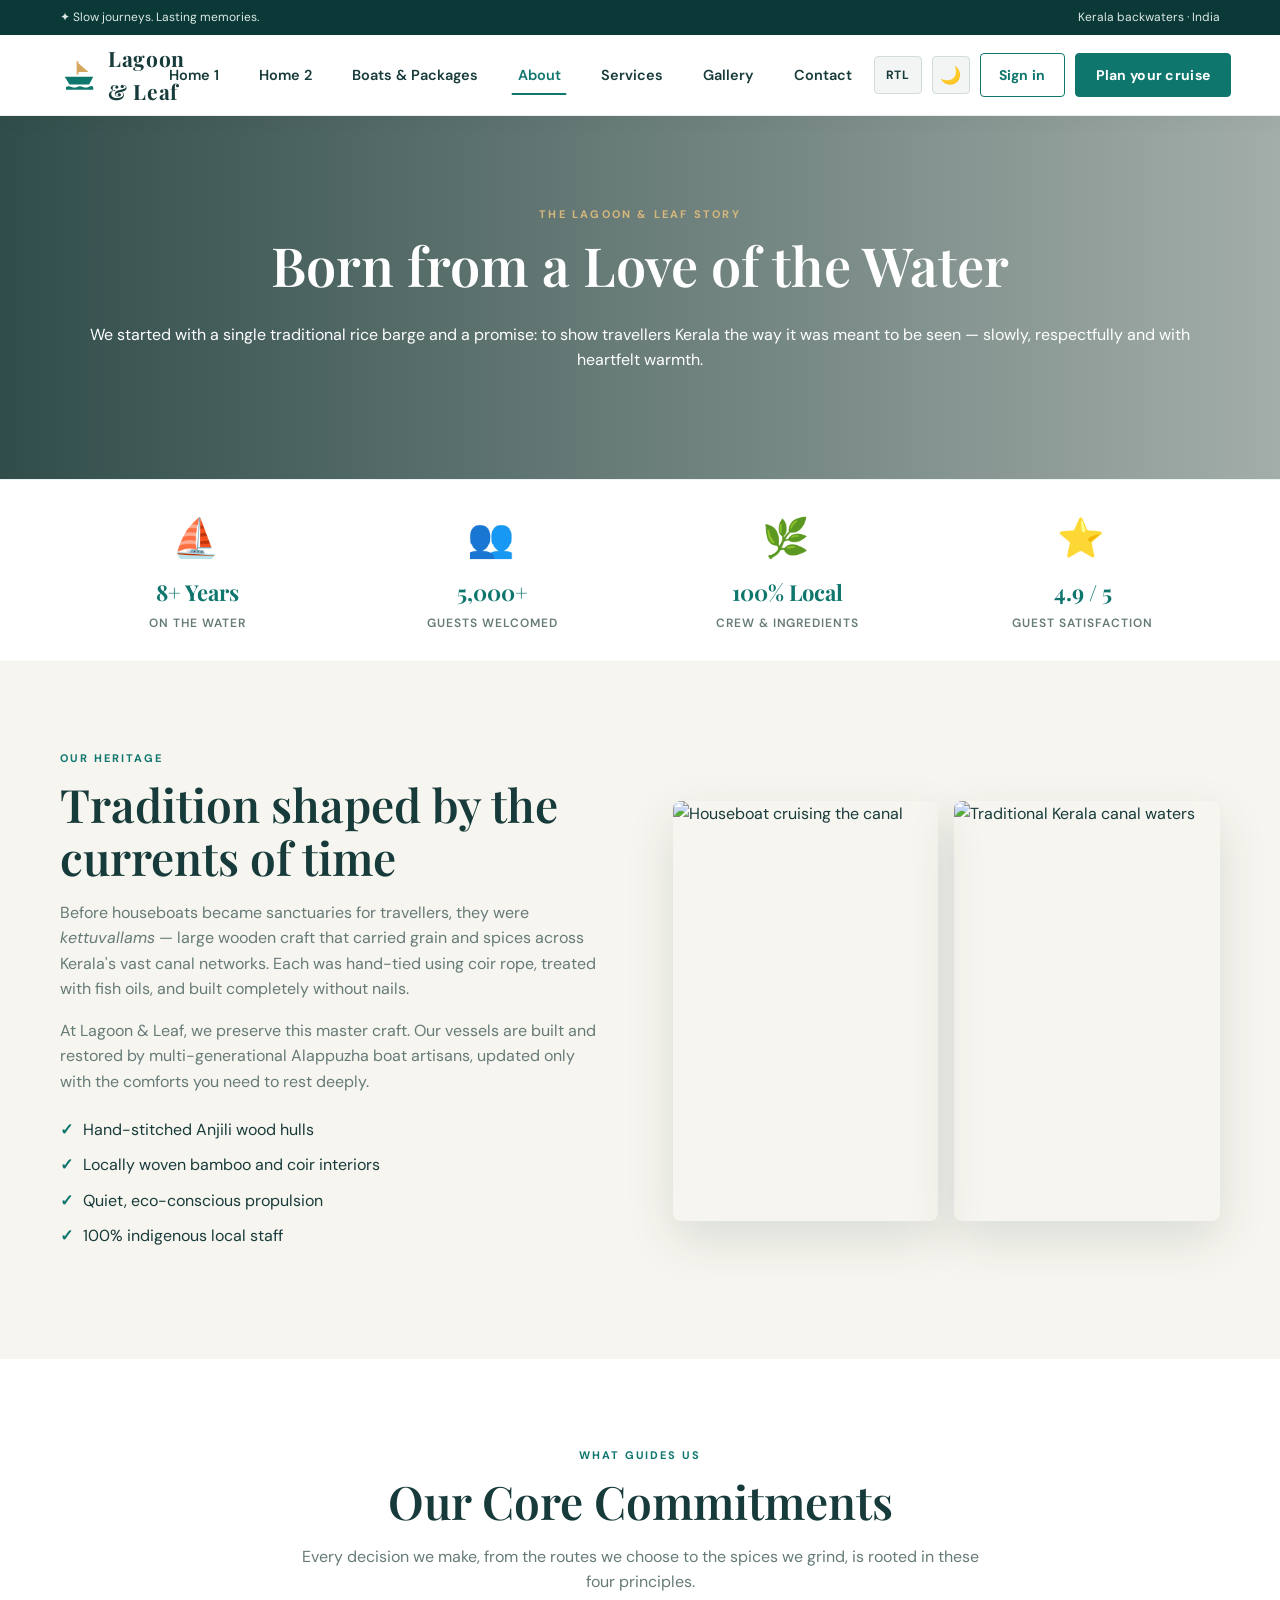
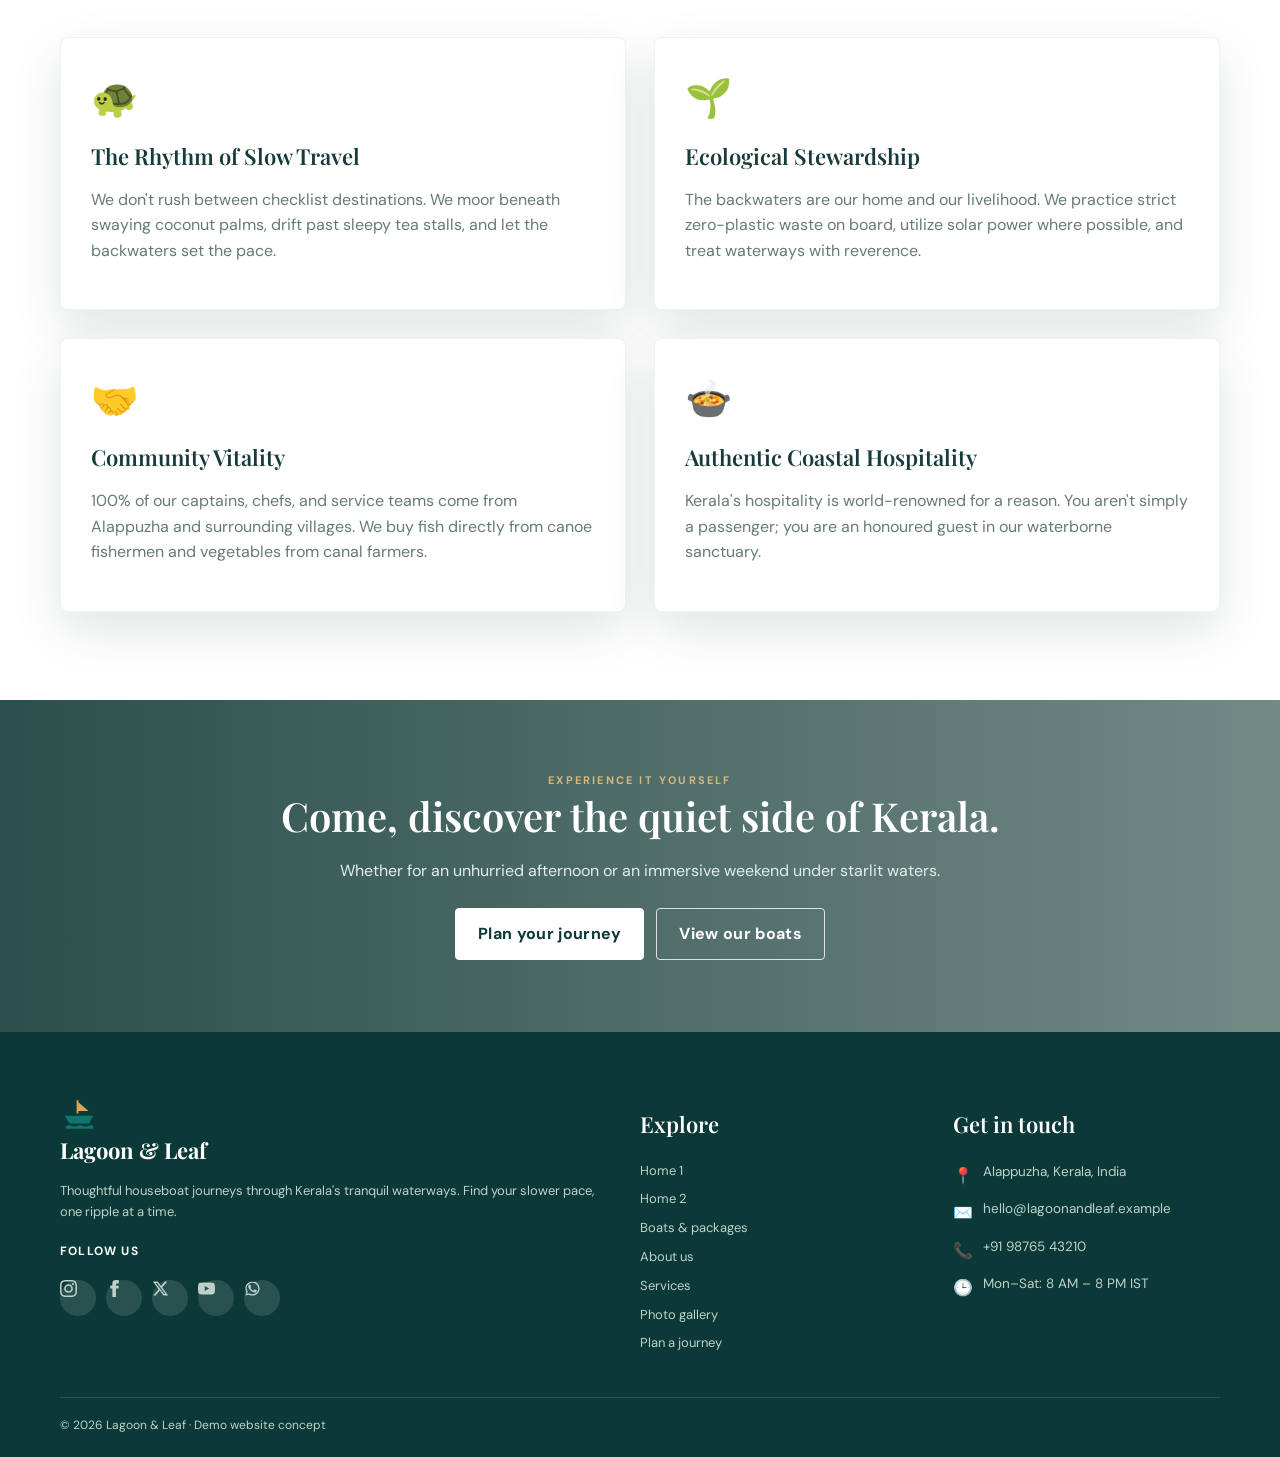
==== about.html @ a942fb74 "Implement 31-point overhaul: About and Services pages, auth polish, image replacements, FAQ accordio" ====
<!doctype html>
<html lang="en">
<head>
  <meta charset="utf-8">
  <meta name="viewport" content="width=device-width, initial-scale=1">
  <meta name="description" content="About Lagoon &amp; Leaf — Thoughtful Kerala houseboat journeys">
  <title>About Us | Lagoon &amp; Leaf</title>
  <link rel="icon" type="image/svg+xml" href="assets/boat-mark.svg">
  <script>
    (function () {
      var t = localStorage.getItem('lagoon_theme');
      if (t) document.documentElement.setAttribute('data-theme', t);
      var d = localStorage.getItem('lagoon_dir');
      if (d) document.documentElement.setAttribute('dir', d);
    })();
  </script>
  <link rel="stylesheet" href="assets/style.css">
</head>
<body>

  <!-- TOPBAR -->
  <div class="topbar">
    <div class="container">
      <span>✦ Slow journeys. Lasting memories.</span>
      <span>Kerala backwaters · India</span>
    </div>
  </div>

  <!-- NAVBAR -->
  <header class="navbar">
    <div class="container navinner">
      <a class="brand" href="index.html">
        <img src="assets/boat-mark.svg" alt="Lagoon &amp; Leaf Logo">
        <span>Lagoon &amp; Leaf</span>
      </a>
      <nav class="navlinks" id="navlinks" aria-label="Main Navigation">
        <a class="navlink" href="index.html">Home 1</a>
        <a class="navlink" href="Home2.html">Home 2</a>
        <a class="navlink" href="boats.html">Boats &amp; Packages</a>
        <a class="navlink active" href="about.html">About</a>
        <a class="navlink" href="services.html">Services</a>
        <a class="navlink" href="gallery.html">Gallery</a>
        <a class="navlink" href="contact.html">Contact</a>
        <div class="mobile-actions">
          <a class="btn btn-signin" href="login.html">Sign in</a>
          <a class="btn btn-cruise" href="contact.html">Plan your cruise</a>
        </div>
      </nav>
      <div class="nav-actions">
        <button type="button" class="nav-btn nav-btn-rtl" id="rtl-toggle" aria-label="Toggle text direction" title="Toggle RTL/LTR">
          <span class="rtl-text">RTL</span>
        </button>
        <button type="button" class="nav-btn nav-btn-theme" id="theme-toggle" aria-label="Toggle dark/light theme" title="Toggle Dark/Light theme">
          <span class="theme-icon">🌙</span>
        </button>
        <div class="desktop-actions">
          <a class="btn btn-signin" href="login.html">Sign in</a>
          <a class="btn btn-cruise" href="contact.html">Plan your cruise</a>
        </div>
        <button type="button" class="nav-toggle" id="nav-toggle" aria-label="Toggle navigation menu" aria-expanded="false">
          <span></span><span></span><span></span>
        </button>
      </div>
    </div>
  </header>

  <!-- PAGE HERO (Centered) -->
  <section class="page-hero" style="background-image: linear-gradient(90deg,rgba(5,40,38,.82),rgba(5,40,38,.35)),url('https://images.unsplash.com/photo-1500375592092-40eb2168fd21?auto=format&fit=crop&w=1800&q=85');">
    <div class="container">
      <div class="eyebrow">The Lagoon &amp; Leaf Story</div>
      <h1>Born from a Love of the Water</h1>
      <p>We started with a single traditional rice barge and a promise: to show travellers Kerala the way it was meant to be seen — slowly, respectfully and with heartfelt warmth.</p>
    </div>
  </section>

  <!-- TRUST STRIP -->
  <section class="trust-strip">
    <div class="container">
      <div class="trust-grid">
        <div class="trust-item"><span class="trust-icon">⛵</span><strong>8+ Years</strong><span>On the water</span></div>
        <div class="trust-item"><span class="trust-icon">👥</span><strong>5,000+</strong><span>Guests welcomed</span></div>
        <div class="trust-item"><span class="trust-icon">🌿</span><strong>100% Local</strong><span>Crew &amp; ingredients</span></div>
        <div class="trust-item"><span class="trust-icon">⭐</span><strong>4.9 / 5</strong><span>Guest satisfaction</span></div>
      </div>
    </div>
  </section>

  <!-- STORY SPLIT WITH 2 IMAGES -->
  <section class="section">
    <div class="container split">
      <div>
        <div class="kicker">Our Heritage</div>
        <h2>Tradition shaped by the currents of time</h2>
        <p class="muted">Before houseboats became sanctuaries for travellers, they were <em>kettuvallams</em> — large wooden craft that carried grain and spices across Kerala's vast canal networks. Each was hand-tied using coir rope, treated with fish oils, and built completely without nails.</p>
        <p class="muted">At Lagoon &amp; Leaf, we preserve this master craft. Our vessels are built and restored by multi-generational Alappuzha boat artisans, updated only with the comforts you need to rest deeply.</p>
        <ul class="checks">
          <li>Hand-stitched Anjili wood hulls</li>
          <li>Locally woven bamboo and coir interiors</li>
          <li>Quiet, eco-conscious propulsion</li>
          <li>100% indigenous local staff</li>
        </ul>
      </div>
      <div class="split-images">
        <img src="https://images.unsplash.com/photo-1476514525535-07fb3b4ae5f1?auto=format&fit=crop&w=800&q=85" alt="Houseboat cruising the canal">
        <img src="https://images.unsplash.com/photo-1518837695005-2083093ee35b?auto=format&fit=crop&w=800&q=85" alt="Traditional Kerala canal waters">
      </div>
    </div>
  </section>

  <!-- VALUES SECTION -->
  <section class="section white">
    <div class="container">
      <div class="section-head">
        <div class="kicker">What Guides Us</div>
        <h2>Our Core Commitments</h2>
        <p>Every decision we make, from the routes we choose to the spices we grind, is rooted in these four principles.</p>
      </div>
      <div class="grid2">
        <div class="feature-card" style="padding: 30px;">
          <span class="feature-icon">🐢</span>
          <h3 style="font: 600 22px 'Playfair Display', serif; margin: 12px 0 8px;">The Rhythm of Slow Travel</h3>
          <p class="muted">We don't rush between checklist destinations. We moor beneath swaying coconut palms, drift past sleepy tea stalls, and let the backwaters set the pace.</p>
        </div>
        <div class="feature-card" style="padding: 30px;">
          <span class="feature-icon">🌱</span>
          <h3 style="font: 600 22px 'Playfair Display', serif; margin: 12px 0 8px;">Ecological Stewardship</h3>
          <p class="muted">The backwaters are our home and our livelihood. We practice strict zero-plastic waste on board, utilize solar power where possible, and treat waterways with reverence.</p>
        </div>
        <div class="feature-card" style="padding: 30px;">
          <span class="feature-icon">🤝</span>
          <h3 style="font: 600 22px 'Playfair Display', serif; margin: 12px 0 8px;">Community Vitality</h3>
          <p class="muted">100% of our captains, chefs, and service teams come from Alappuzha and surrounding villages. We buy fish directly from canoe fishermen and vegetables from canal farmers.</p>
        </div>
        <div class="feature-card" style="padding: 30px;">
          <span class="feature-icon">🍲</span>
          <h3 style="font: 600 22px 'Playfair Display', serif; margin: 12px 0 8px;">Authentic Coastal Hospitality</h3>
          <p class="muted">Kerala's hospitality is world-renowned for a reason. You aren't simply a passenger; you are an honoured guest in our waterborne sanctuary.</p>
        </div>
      </div>
    </div>
  </section>

  <!-- CTA BANNER -->
  <section class="banner">
    <div class="container">
      <div class="eyebrow">Experience It Yourself</div>
      <h2>Come, discover the quiet side of Kerala.</h2>
      <p>Whether for an unhurried afternoon or an immersive weekend under starlit waters.</p>
      <div class="hero-actions" style="justify-content:center; margin-top:24px;">
        <a class="btn light" href="contact.html">Plan your journey</a>
        <a class="btn outline" href="boats.html">View our boats</a>
      </div>
    </div>
  </section>

  <!-- FOOTER -->
  <footer class="footer">
    <div class="container">
      <div class="footer-grid">
        <div>
          <a class="footer-brand" href="index.html">
            <img src="assets/boat-mark.svg" alt="Lagoon &amp; Leaf Logo">
            <span>Lagoon &amp; Leaf</span>
          </a>
          <p>Thoughtful houseboat journeys through Kerala's tranquil waterways. Find your slower pace, one ripple at a time.</p>
          <div class="footer-social-wrap">
            <h4>Follow Us</h4>
            <div class="footer-social-icons">
              <a class="footer-social-btn" href="#" aria-label="Instagram"><svg viewBox="0 0 24 24"><path d="M12 2.163c3.204 0 3.584.012 4.85.07 3.252.148 4.771 1.691 4.919 4.919.058 1.265.069 1.645.069 4.849 0 3.205-.012 3.584-.069 4.849-.149 3.225-1.664 4.771-4.919 4.919-1.266.058-1.644.07-4.85.07-3.204 0-3.584-.012-4.849-.07-3.26-.149-4.771-1.699-4.919-4.92-.058-1.265-.07-1.644-.07-4.849 0-3.204.013-3.583.07-4.849.149-3.227 1.664-4.771 4.919-4.919 1.266-.057 1.645-.069 4.849-.069zm0-2.163c-3.259 0-3.667.014-4.947.072-4.358.2-6.78 2.618-6.98 6.98-.059 1.281-.073 1.689-.073 4.948 0 3.259.014 3.668.072 4.948.2 4.358 2.618 6.78 6.98 6.98 1.281.058 1.689.072 4.948.072 3.259 0 3.668-.014 4.948-.072 4.354-.2 6.782-2.618 6.979-6.98.059-1.28.073-1.689.073-4.948 0-3.259-.014-3.667-.072-4.947-.196-4.354-2.617-6.78-6.979-6.98-1.281-.059-1.69-.073-4.949-.073zm0 5.838c-3.403 0-6.162 2.759-6.162 6.162s2.759 6.163 6.162 6.163 6.162-2.759 6.162-6.163c0-3.403-2.759-6.162-6.162-6.162zm0 10.162c-2.209 0-4-1.79-4-4 0-2.209 1.791-4 4-4s4 1.791 4 4c0 2.21-1.791 4-4 4zm6.406-11.845c-.796 0-1.441.645-1.441 1.44s.645 1.44 1.441 1.44c.795 0 1.439-.645 1.439-1.44s-.644-1.44-1.439-1.44z"/></svg></a>
              <a class="footer-social-btn" href="#" aria-label="Facebook"><svg viewBox="0 0 24 24"><path d="M9 8H6v4h3v12h5V12h3.642L18 8h-4V6.333C14 5.374 14.5 5 15.667 5H18V0h-3.808C10.592 0 9 1.583 9 4.615V8z"/></svg></a>
              <a class="footer-social-btn" href="#" aria-label="Twitter"><svg viewBox="0 0 24 24"><path d="M18.244 2.25h3.308l-7.227 8.26 8.502 11.24H16.17l-5.214-6.817L4.99 21.75H1.68l7.73-8.835L1.254 2.25H8.08l4.713 6.231zm-1.161 17.52h1.833L7.084 4.126H5.117z"/></svg></a>
              <a class="footer-social-btn" href="#" aria-label="YouTube"><svg viewBox="0 0 24 24"><path d="M23.498 6.186a3.016 3.016 0 0 0-2.122-2.136C19.505 3.545 12 3.545 12 3.545s-7.505 0-9.377.505A3.017 3.017 0 0 0 .502 6.186C0 8.07 0 12 0 12s0 3.93.502 5.814a3.016 3.016 0 0 0 2.122 2.136c1.871.505 9.376.505 9.376.505s7.505 0 9.377-.505a3.015 3.015 0 0 0 2.122-2.136C24 15.93 24 12 24 12s0-3.93-.502-5.814zM9.545 15.568V8.432L15.818 12l-6.273 3.568z"/></svg></a>
              <a class="footer-social-btn" href="https://wa.me/919876543210" aria-label="WhatsApp"><svg viewBox="0 0 24 24"><path d="M17.472 14.382c-.297-.149-1.758-.867-2.03-.967-.273-.099-.471-.148-.67.15-.197.297-.767.966-.94 1.164-.173.199-.347.223-.644.075-.297-.15-1.255-.463-2.39-1.475-.883-.788-1.48-1.761-1.653-2.059-.173-.297-.018-.458.13-.606.134-.133.298-.347.446-.52.149-.174.198-.298.298-.497.099-.198.05-.371-.025-.52-.075-.149-.669-1.612-.916-2.207-.242-.579-.487-.5-.669-.51-.173-.008-.371-.01-.57-.01-.198 0-.52.074-.792.372-.272.297-1.04 1.016-1.04 2.479 0 1.462 1.065 2.875 1.213 3.074.149.198 2.096 3.2 5.077 4.487.709.306 1.262.489 1.694.625.712.227 1.36.195 1.871.118.571-.085 1.758-.719 2.006-1.413.248-.694.248-1.289.173-1.413-.074-.124-.272-.198-.57-.347zM12 2C6.477 2 2 6.477 2 12c0 1.89.525 3.66 1.438 5.168L2.016 22l4.978-1.306A9.952 9.952 0 0 0 12 22c5.523 0 10-4.477 10-10S17.521 2 11.998 2zm0 18.182a8.17 8.17 0 0 1-4.164-1.141l-.298-.177-3.09.81.825-3.015-.194-.309A8.126 8.126 0 0 1 3.818 12c0-4.51 3.67-8.182 8.18-8.182S20.18 7.49 20.18 12s-3.67 8.182-8.182 8.182z"/></svg></a>
            </div>
          </div>
        </div>
        <div>
          <h3>Explore</h3>
          <a href="index.html">Home 1</a>
          <a href="Home2.html">Home 2</a>
          <a href="boats.html">Boats &amp; packages</a>
          <a href="about.html">About us</a>
          <a href="services.html">Services</a>
          <a href="gallery.html">Photo gallery</a>
          <a href="contact.html">Plan a journey</a>
        </div>
        <div>
          <h3>Get in touch</h3>
          <div class="footer-contact-item"><span class="footer-contact-icon">📍</span><span>Alappuzha, Kerala, India</span></div>
          <div class="footer-contact-item"><span class="footer-contact-icon">✉️</span><span>hello@lagoonandleaf.example</span></div>
          <div class="footer-contact-item"><span class="footer-contact-icon">📞</span><span>+91 98765 43210</span></div>
          <div class="footer-contact-item"><span class="footer-contact-icon">🕒</span><span>Mon–Sat: 8 AM – 8 PM IST</span></div>
        </div>
      </div>
      <div class="copyright">© <span data-year></span> Lagoon &amp; Leaf · Demo website concept</div>
    </div>
  </footer>

  <script src="assets/main.js"></script>
</body>
</html>
---- assets/style.css ----
@import url('https://fonts.googleapis.com/css2?family=DM+Sans:wght@400;500;600;700&family=Playfair+Display:wght@500;600;700&display=swap');

:root {
  /* Brand palette */
  --ink: #173b3a;
  --teal: #0f766e;
  --teal-hover: #0b3937;
  --teal-light: #e6f5f3;
  --deep: #0b3937;
  --sand: #e9d5b0;
  --cream: #f7f5ef;
  --muted: #667b78;
  --white: #ffffff;
  --shadow: 0 18px 50px rgba(10, 48, 45, 0.12);
  --shadow-nav: 0 4px 20px rgba(0, 0, 0, 0.04);

  /* Theme tokens - Light mode */
  --bg-body: #f7f5ef;
  --bg-surface: #ffffff;
  --bg-surface-alt: #fbfcfa;
  --bg-navbar: rgba(255, 255, 255, 0.96);
  --nav-border: rgba(23, 59, 58, 0.08);
  --topbar-bg: #0b3937;
  --topbar-text: #dce9e5;
  --text-main: #173b3a;
  --text-muted: #667b78;
  --card-bg: #ffffff;
  --card-border: rgba(15, 118, 110, 0.08);
  --input-bg: #fbfcfa;
  --input-border: #dce5e1;
  --input-text: #173b3a;
  --btn-control-bg: #f2f5f4;
  --btn-control-border: #d2ddd9;
  --btn-control-text: #173b3a;
  --btn-control-hover-bg: #e5ece9;
  --footer-bg: #0b3937;
  --footer-text: #bfd0ca;
  --footer-heading: #ffffff;
  --tag-bg: #e7f2ef;
  --tag-text: #0f766e;
  --price-color: #0f766e;
  --eyebrow-color: #d6b77c;
  --auth-visual-overlay: linear-gradient(0deg, rgba(5, 43, 41, 0.45), rgba(5, 43, 41, 0.12));
}

[data-theme="dark"] {
  /* Brand palette overrides for dark theme */
  --ink: #e6f3f0;
  --teal: #14b8a6;
  --teal-hover: #2dd4bf;
  --teal-light: rgba(20, 184, 166, 0.15);
  --deep: #061918;
  --sand: #e6caa3;
  --cream: #0c1817;
  --muted: #95aea8;
  --white: #112322;
  --shadow: 0 18px 50px rgba(0, 0, 0, 0.5);
  --shadow-nav: 0 4px 25px rgba(0, 0, 0, 0.45);

  /* Theme tokens - Dark mode */
  --bg-body: #0b1716;
  --bg-surface: #112423;
  --bg-surface-alt: #162c2a;
  --bg-navbar: rgba(12, 25, 24, 0.95);
  --nav-border: rgba(255, 255, 255, 0.08);
  --topbar-bg: #050d0d;
  --topbar-text: #b2c9c4;
  --text-main: #e8f5f2;
  --text-muted: #9bb4ae;
  --card-bg: #122625;
  --card-border: rgba(255, 255, 255, 0.07);
  --input-bg: #152d2b;
  --input-border: rgba(255, 255, 255, 0.14);
  --input-text: #e8f5f2;
  --btn-control-bg: #17302e;
  --btn-control-border: rgba(255, 255, 255, 0.12);
  --btn-control-text: #e8f5f2;
  --btn-control-hover-bg: #21423f;
  --footer-bg: #050d0d;
  --footer-text: #a3bbb6;
  --footer-heading: #ffffff;
  --tag-bg: rgba(20, 184, 166, 0.18);
  --tag-text: #2dd4bf;
  --price-color: #2dd4bf;
  --eyebrow-color: #ebd09c;
  --auth-visual-overlay: linear-gradient(0deg, rgba(3, 20, 19, 0.65), rgba(3, 20, 19, 0.3));
}

* {
  box-sizing: border-box;
}

html {
  scroll-behavior: smooth;
}

body {
  margin: 0;
  font-family: 'DM Sans', sans-serif;
  color: var(--text-main);
  background: var(--bg-body);
  line-height: 1.6;
  transition: background-color 0.25s ease, color 0.25s ease;
}

a {
  color: inherit;
  text-decoration: none;
}

img {
  max-width: 100%;
  display: block;
}

.container {
  width: min(1160px, 92%);
  margin: auto;
}

/* ==========================================================================
   TOPBAR
   ========================================================================== */
.topbar {
  background: var(--topbar-bg);
  color: var(--topbar-text);
  font-size: 12px;
  padding: 8px 0;
  transition: background-color 0.25s ease, color 0.25s ease;
}

.topbar .container {
  display: flex;
  justify-content: space-between;
  gap: 15px;
}

/* ==========================================================================
   NAVBAR (Centered uniformly, actions aligned right)
   ========================================================================== */
.navbar {
  background: var(--bg-navbar);
  position: sticky;
  top: 0;
  z-index: 1000;
  box-shadow: var(--shadow-nav);
  border-bottom: 1px solid var(--nav-border);
  backdrop-filter: blur(12px);
  -webkit-backdrop-filter: blur(12px);
  transition: background-color 0.25s ease, border-color 0.25s ease, box-shadow 0.25s ease;
}

.navinner {
  height: 80px;
  display: flex;
  align-items: center;
  justify-content: space-between;
  gap: 16px;
  position: relative;
}

/* Desktop layout with center-aligned nav */
@media (min-width: 960px) {
  .navinner {
    display: grid;
    grid-template-columns: 1fr auto 1fr;
    align-items: center;
  }
}

.brand {
  display: flex;
  align-items: center;
  gap: 10px;
  font-weight: 700;
  letter-spacing: 0.04em;
  color: var(--text-main);
  justify-self: start;
  flex-shrink: 0;
}

.brand img {
  width: 38px;
  height: auto;
}

.brand span {
  font-family: 'Playfair Display', serif;
  font-size: 21px;
  color: var(--text-main);
}

/* Center-aligned uniform navigation menu */
.navlinks {
  display: flex;
  align-items: center;
  justify-content: center;
  gap: 28px;
  font-size: 14.5px;
  font-weight: 600;
  margin: 0;
  padding: 0;
  justify-self: center;
}

.navlink {
  position: relative;
  display: inline-flex;
  align-items: center;
  padding: 8px 6px;
  color: var(--text-main);
  text-decoration: none;
  font-weight: 600;
  white-space: nowrap;
  transition: color 0.2s ease;
}

.navlink:hover,
.navlink.active {
  color: var(--teal);
}

/* Subtle active & hover underline indicator */
.navlink::after {
  content: '';
  position: absolute;
  bottom: 0;
  left: 50%;
  width: 0;
  height: 2px;
  background: var(--teal);
  transition: all 0.25s ease;
  transform: translateX(-50%);
  border-radius: 2px;
}

.navlink:hover::after,
.navlink.active::after {
  width: 100%;
}

/* Navbar Right Actions (Buttons + Controls) */
.nav-actions {
  display: flex;
  align-items: center;
  justify-content: flex-end;
  gap: 10px;
  justify-self: end;
  flex-shrink: 0;
}

.desktop-actions {
  display: flex;
  align-items: center;
  gap: 10px;
}

.mobile-actions {
  display: none;
}

/* ==========================================================================
   BUTTONS (Primary & Sign-in)
   ========================================================================== */
.btn {
  display: inline-flex;
  align-items: center;
  justify-content: center;
  border-radius: 4px;
  font-family: inherit;
  font-weight: 700;
  letter-spacing: 0.02em;
  cursor: pointer;
  transition: all 0.2s ease;
  text-decoration: none;
  white-space: nowrap;
  box-sizing: border-box;
}

/* Sign-in button: styled identically to Plan a cruise button, outline variant */
.btn-signin {
  border: 1.5px solid var(--teal);
  background: transparent;
  color: var(--teal);
  padding: 10px 18px;
  font-size: 14px;
}

.btn-signin:hover {
  background: var(--teal);
  color: #ffffff;
  transform: translateY(-1px);
  box-shadow: 0 4px 12px rgba(15, 118, 110, 0.25);
}

/* Plan your cruise button: primary filled */
.btn-cruise,
.btn:not(.btn-signin):not(.outline):not(.light) {
  border: 1.5px solid var(--teal);
  background: var(--teal);
  color: #ffffff;
  padding: 10px 20px;
  font-size: 14px;
}

.btn-cruise:hover,
.btn:not(.btn-signin):not(.outline):not(.light):hover {
  background: var(--deep);
  border-color: var(--deep);
  color: #ffffff;
  transform: translateY(-1px);
  box-shadow: 0 4px 14px rgba(11, 57, 55, 0.25);
}

.btn.outline {
  background: transparent;
  border: 1.5px solid rgba(255, 255, 255, 0.8);
  color: #ffffff;
  padding: 12px 22px;
}

.btn.outline:hover {
  background: rgba(255, 255, 255, 0.15);
  border-color: #ffffff;
  transform: translateY(-1px);
}

.btn.light {
  background: #ffffff;
  border: 1.5px solid #ffffff;
  color: var(--deep);
  padding: 12px 22px;
}

.btn.light:hover {
  background: var(--bg-body);
  border-color: var(--bg-body);
  transform: translateY(-1px);
}

/* Dark theme button refinements */
[data-theme="dark"] .btn-signin {
  border-color: var(--teal);
  color: var(--teal);
  background: rgba(20, 184, 166, 0.08);
}

[data-theme="dark"] .btn-signin:hover {
  background: var(--teal);
  color: #071918;
  border-color: var(--teal);
}

[data-theme="dark"] .btn-cruise,
[data-theme="dark"] .btn:not(.btn-signin):not(.outline):not(.light) {
  background: var(--teal);
  border-color: var(--teal);
  color: #061917;
}

[data-theme="dark"] .btn-cruise:hover,
[data-theme="dark"] .btn:not(.btn-signin):not(.outline):not(.light):hover {
  background: var(--teal-hover);
  border-color: var(--teal-hover);
  color: #030d0c;
}

/* ==========================================================================
   NAVBAR CONTROLS (Theme & RTL Buttons)
   ========================================================================== */
.nav-btn {
  display: inline-flex;
  align-items: center;
  justify-content: center;
  height: 38px;
  background: var(--btn-control-bg);
  color: var(--btn-control-text);
  border: 1px solid var(--btn-control-border);
  border-radius: 4px;
  cursor: pointer;
  font-family: inherit;
  font-weight: 700;
  transition: all 0.2s ease;
  user-select: none;
}

.nav-btn:hover {
  background: var(--btn-control-hover-bg);
  border-color: var(--teal);
  color: var(--teal);
  transform: translateY(-1px);
}

.nav-btn:active {
  transform: translateY(0);
}

/* RTL toggle button */
.nav-btn-rtl {
  font-size: 12px;
  padding: 0 11px;
  letter-spacing: 0.05em;
  min-width: 46px;
}

.nav-btn-rtl.active {
  background: var(--teal);
  color: #ffffff;
  border-color: var(--teal);
}

[data-theme="dark"] .nav-btn-rtl.active {
  background: var(--teal);
  color: #061917;
  border-color: var(--teal);
}

/* Theme toggle button (Dark/Light) */
.nav-btn-theme {
  width: 38px;
  padding: 0;
  font-size: 17px;
  line-height: 1;
}

/* Mobile hamburger button */
.nav-toggle {
  display: none;
  background: var(--btn-control-bg);
  border: 1px solid var(--btn-control-border);
  border-radius: 4px;
  width: 38px;
  height: 38px;
  padding: 9px 8px;
  cursor: pointer;
  flex-direction: column;
  justify-content: space-around;
  align-items: center;
  transition: all 0.2s ease;
}

.nav-toggle span {
  display: block;
  width: 100%;
  height: 2px;
  background: var(--text-main);
  border-radius: 2px;
  transition: all 0.25s ease;
}

.nav-toggle:hover {
  border-color: var(--teal);
}

.nav-toggle.open span:nth-child(1) {
  transform: translateY(6.5px) rotate(45deg);
}

.nav-toggle.open span:nth-child(2) {
  opacity: 0;
}

.nav-toggle.open span:nth-child(3) {
  transform: translateY(-6.5px) rotate(-45deg);
}

/* ==========================================================================
   HERO SECTIONS
   ========================================================================== */
.hero {
  min-height: 650px;
  display: flex;
  align-items: center;
  color: #ffffff;
  background: linear-gradient(90deg, rgba(5, 42, 40, 0.78), rgba(5, 42, 40, 0.18)),
    url('https://images.unsplash.com/photo-1500375592092-40eb2168fd21?auto=format&fit=crop&w=2000&q=85') center/cover;
}

.hero.home2 {
  background-image: linear-gradient(90deg, rgba(5, 42, 40, 0.78), rgba(5, 42, 40, 0.18)),
    url('https://images.unsplash.com/photo-1518837695005-2083093ee35b?auto=format&fit=crop&w=2000&q=85');
}

.hero-content {
  max-width: 650px;
  padding: 90px 0;
}

.eyebrow {
  text-transform: uppercase;
  letter-spacing: 0.2em;
  font-size: 11px;
  font-weight: 700;
  color: var(--eyebrow-color);
}

.hero h1 {
  font: 600 clamp(42px, 6vw, 72px)/1.08 'Playfair Display', serif;
  margin: 18px 0;
  color: #ffffff;
}

.hero p {
  font-size: 17px;
  max-width: 540px;
  color: #e7f0ec;
  margin-bottom: 30px;
}

.hero-actions {
  display: flex;
  gap: 12px;
  flex-wrap: wrap;
}

/* Page Hero */
.page-hero {
  padding: 90px 0;
  background: linear-gradient(90deg, rgba(7, 50, 47, 0.82), rgba(7, 50, 47, 0.28)),
    url('https://images.unsplash.com/photo-1500375592092-40eb2168fd21?auto=format&fit=crop&w=1800&q=85') center/cover;
  color: #ffffff;
}

.page-hero h1 {
  font: 600 54px 'Playfair Display', serif;
  margin: 5px 0;
  color: #ffffff;
}

/* ==========================================================================
   SECTIONS & GRIDS
   ========================================================================== */
.section {
  padding: 88px 0;
}

.section.white {
  background: var(--bg-surface);
  transition: background-color 0.25s ease;
}

.section-head {
  text-align: center;
  max-width: 680px;
  margin: 0 auto 42px;
}

.section-head h2,
.split h2 {
  font: 600 clamp(32px, 4vw, 46px)/1.15 'Playfair Display', serif;
  margin: 10px 0 14px;
  color: var(--text-main);
}

.section-head p,
.muted {
  color: var(--text-muted);
}

.kicker {
  color: var(--teal);
  text-transform: uppercase;
  letter-spacing: 0.18em;
  font-size: 11px;
  font-weight: 700;
}

.grid3 {
  display: grid;
  grid-template-columns: repeat(3, 1fr);
  gap: 24px;
}

.grid2 {
  display: grid;
  grid-template-columns: repeat(2, 1fr);
  gap: 28px;
}

.feature-card,
.boat-card {
  background: var(--card-bg);
  border: 1px solid var(--card-border);
  border-radius: 8px;
  overflow: hidden;
  box-shadow: var(--shadow);
  transition: background-color 0.25s ease, border-color 0.25s ease, transform 0.2s ease;
}

.feature-card:hover,
.boat-card:hover {
  transform: translateY(-2px);
}

.feature-card img {
  height: 230px;
  width: 100%;
  object-fit: cover;
}

.boat-card img {
  height: 220px;
  width: 100%;
  object-fit: cover;
}

.card-body {
  padding: 24px;
}

.card-body h3 {
  font: 600 23px 'Playfair Display', serif;
  margin: 4px 0 8px;
  color: var(--text-main);
}

.card-body p {
  color: var(--text-muted);
  font-size: 14px;
}

.split {
  display: grid;
  grid-template-columns: 1fr 1fr;
  gap: 65px;
  align-items: center;
}

.split img {
  height: 480px;
  object-fit: cover;
  border-radius: 8px;
  width: 100%;
}

.checks {
  padding: 0;
  list-style: none;
  margin: 22px 0;
}

.checks li {
  margin: 10px 0;
  color: var(--text-main);
}

.checks li:before {
  content: '✓';
  color: var(--teal);
  font-weight: 700;
  margin-right: 10px;
}

.stats {
  display: grid;
  grid-template-columns: repeat(3, 1fr);
  gap: 18px;
  margin-top: 28px;
}

.stat {
  border-left: 2px solid var(--sand);
  padding-left: 16px;
}

.stat strong {
  font: 600 30px 'Playfair Display', serif;
  display: block;
  color: var(--text-main);
}

.stat span {
  font-size: 12px;
  color: var(--text-muted);
}

/* ==========================================================================
   BANNER
   ========================================================================== */
.banner {
  padding: 72px 0;
  background: linear-gradient(90deg, rgba(7, 50, 47, 0.85), rgba(7, 50, 47, 0.55)),
    url('https://images.unsplash.com/photo-1500530855697-b586d89ba3ee?auto=format&fit=crop&w=1800&q=85') center/cover;
  color: #ffffff;
  text-align: center;
}

.banner h2 {
  font: 600 40px 'Playfair Display', serif;
  margin: 0 0 12px;
  color: #ffffff;
}

.banner p {
  color: #e2eeea;
}

.price {
  font-size: 22px;
  font-weight: 700;
  color: var(--price-color);
  margin: 10px 0 16px;
}

.tag {
  display: inline-block;
  background: var(--tag-bg);
  color: var(--tag-text);
  padding: 5px 10px;
  border-radius: 20px;
  font-size: 11px;
  font-weight: 700;
}

/* ==========================================================================
   GALLERY
   ========================================================================== */
.gallery {
  display: grid;
  grid-template-columns: repeat(3, 1fr);
  gap: 14px;
}

.gallery img {
  height: 250px;
  width: 100%;
  object-fit: cover;
  border-radius: 6px;
  transition: transform 0.25s ease;
}

.gallery img:hover {
  transform: scale(1.02);
}

.gallery .tall {
  height: 514px;
  grid-row: span 2;
}

/* ==========================================================================
   FORMS
   ========================================================================== */
.form-wrap {
  display: grid;
  grid-template-columns: 0.8fr 1.2fr;
  gap: 55px;
  align-items: start;
}

.form-card {
  background: var(--card-bg);
  border: 1px solid var(--card-border);
  padding: 32px;
  border-radius: 8px;
  box-shadow: var(--shadow);
  transition: background-color 0.25s ease, border-color 0.25s ease;
}

label {
  display: block;
  font-size: 12px;
  font-weight: 700;
  margin: 14px 0 6px;
  color: var(--text-main);
}

input,
select,
textarea {
  width: 100%;
  padding: 13px 14px;
  border: 1px solid var(--input-border);
  border-radius: 4px;
  background: var(--input-bg);
  font: inherit;
  color: var(--input-text);
  transition: border-color 0.2s ease, background-color 0.2s ease;
}

input:focus,
select:focus,
textarea:focus {
  outline: none;
  border-color: var(--teal);
}

textarea {
  min-height: 120px;
  resize: vertical;
}

.form-row {
  display: grid;
  grid-template-columns: 1fr 1fr;
  gap: 14px;
}

/* ==========================================================================
   FOOTER
   ========================================================================== */
.footer {
  background: var(--footer-bg);
  color: var(--footer-text);
  padding: 55px 0 22px;
  transition: background-color 0.25s ease;
}

.footer-grid {
  display: grid;
  grid-template-columns: 2fr 1fr 1fr;
  gap: 45px;
}

.footer h3 {
  font: 600 22px 'Playfair Display', serif;
  color: var(--footer-heading);
}

.footer p,
.footer a {
  font-size: 13px;
  color: var(--footer-text);
}

.footer .brand span {
  color: #ffffff;
}

.footer .brand:hover {
  opacity: 0.85;
}

.footer a {
  display: block;
  margin: 8px 0;
  transition: color 0.2s ease;
}

.footer a:hover {
  color: #ffffff;
}

.copyright {
  border-top: 1px solid rgba(255, 255, 255, 0.14);
  margin-top: 35px;
  padding-top: 18px;
  font-size: 12px;
  color: var(--footer-text);
}

/* ==========================================================================
   AUTH PAGES
   ========================================================================== */
.auth-page {
  min-height: 100vh;
  display: grid;
  grid-template-columns: 1fr 1fr;
  background: var(--bg-body);
}

.auth-visual {
  background: var(--auth-visual-overlay),
    url('https://images.unsplash.com/photo-1500375592092-40eb2168fd21?auto=format&fit=crop&w=1300&q=85') center/cover;
  display: flex;
  align-items: flex-end;
  padding: 55px;
  color: #ffffff;
}

.auth-visual h2 {
  font: 600 42px 'Playfair Display', serif;
  max-width: 430px;
  color: #ffffff;
}

.auth-visual p {
  color: #dce9e5;
}

.auth-panel {
  display: flex;
  align-items: center;
  justify-content: center;
  padding: 40px;
  position: relative;
}

.auth-top-controls {
  position: absolute;
  top: 24px;
  right: 28px;
  display: flex;
  gap: 10px;
  z-index: 10;
}

.auth-box {
  width: min(420px, 100%);
}

.auth-box .brand {
  margin-bottom: 45px;
}

.auth-box h1 {
  font: 600 38px 'Playfair Display', serif;
  margin: 0;
  color: var(--text-main);
}

.auth-box>p {
  color: var(--text-muted);
  margin: 8px 0 25px;
}

.auth-box input {
  padding: 14px;
}

.password-wrap {
  position: relative;
}

.password-wrap input {
  padding-right: 48px;
}

.eye {
  position: absolute;
  right: 13px;
  top: 50%;
  transform: translateY(-50%);
  border: 0;
  background: none;
  color: var(--text-muted);
  cursor: pointer;
  font-size: 18px;
}

.auth-meta {
  display: flex;
  justify-content: space-between;
  align-items: center;
  font-size: 12px;
  margin: 13px 0 22px;
}

.auth-meta a,
.auth-box a {
  color: var(--teal);
  font-weight: 700;
}

.auth-box .btn {
  width: 100%;
  margin-top: 12px;
}

.auth-bottom {
  text-align: center;
  font-size: 13px;
  margin-top: 24px;
  color: var(--text-muted);
}

.notice {
  display: none;
  padding: 11px;
  background: var(--tag-bg);
  color: var(--teal);
  font-size: 13px;
  border-radius: 4px;
  margin-top: 12px;
}

/* ==========================================================================
   RTL (RIGHT-TO-LEFT) SUPPORT
   ========================================================================== */
html[dir="rtl"] {
  direction: rtl;
  text-align: right;
}

html[dir="rtl"] .checks li:before {
  margin-right: 0;
  margin-left: 10px;
}

html[dir="rtl"] .stat {
  border-left: none;
  border-right: 2px solid var(--sand);
  padding-left: 0;
  padding-right: 16px;
}

html[dir="rtl"] .hero,
html[dir="rtl"] .hero.home2 {
  background-image: linear-gradient(-90deg, rgba(5, 42, 40, 0.78), rgba(5, 42, 40, 0.18)),
    url('https://images.unsplash.com/photo-1500375592092-40eb2168fd21?auto=format&fit=crop&w=2000&q=85');
}

html[dir="rtl"] .hero.home2 {
  background-image: linear-gradient(-90deg, rgba(5, 42, 40, 0.78), rgba(5, 42, 40, 0.18)),
    url('https://images.unsplash.com/photo-1518837695005-2083093ee35b?auto=format&fit=crop&w=2000&q=85');
}

html[dir="rtl"] .page-hero {
  background: linear-gradient(-90deg, rgba(7, 50, 47, 0.82), rgba(7, 50, 47, 0.28)),
    url('https://images.unsplash.com/photo-1500375592092-40eb2168fd21?auto=format&fit=crop&w=1800&q=85') center/cover;
}

html[dir="rtl"] .banner {
  background: linear-gradient(-90deg, rgba(7, 50, 47, 0.85), rgba(7, 50, 47, 0.55)),
    url('https://images.unsplash.com/photo-1500530855697-b586d89ba3ee?auto=format&fit=crop&w=1800&q=85') center/cover;
}

html[dir="rtl"] .password-wrap input {
  padding-right: 14px;
  padding-left: 48px;
}

html[dir="rtl"] .eye {
  right: auto;
  left: 13px;
}

html[dir="rtl"] .auth-top-controls {
  right: auto;
  left: 28px;
}

/* ==========================================================================
   RESPONSIVE DESIGN
   ========================================================================== */
@media (max-width: 1080px) and (min-width: 861px) {
  .navinner {
    display: flex;
    justify-content: space-between;
    gap: 12px;
  }

  .navlinks {
    gap: 18px;
    font-size: 13.5px;
    flex: 1;
  }

  .nav-actions {
    gap: 8px;
  }

  .btn-signin,
  .btn-cruise {
    padding: 9px 13px;
    font-size: 13px;
  }
}

@media (max-width: 860px) {
  .nav-toggle {
    display: flex;
  }

  .desktop-actions {
    display: none;
  }

  .mobile-actions {
    display: flex;
    flex-direction: column;
    gap: 10px;
    margin-top: 14px;
    padding-top: 14px;
    border-top: 1px solid var(--nav-border);
  }

  .mobile-actions .btn {
    width: 100%;
    padding: 12px;
    text-align: center;
  }

  .navlinks {
    display: none;
    position: absolute;
    top: 100%;
    left: 0;
    right: 0;
    background: var(--bg-navbar);
    backdrop-filter: blur(14px);
    -webkit-backdrop-filter: blur(14px);
    box-shadow: var(--shadow);
    border-bottom: 1px solid var(--nav-border);
    flex-direction: column;
    align-items: stretch;
    padding: 18px 24px 24px;
    gap: 8px;
    z-index: 999;
  }

  .navlinks.open {
    display: flex;
  }

  .navlink {
    padding: 10px 12px;
    border-radius: 4px;
  }

  .navlink:hover,
  .navlink.active {
    background: var(--tag-bg);
  }

  .navlink::after {
    display: none;
  }

  .split,
  .form-wrap {
    grid-template-columns: 1fr;
    gap: 30px;
  }

  .grid3 {
    grid-template-columns: 1fr 1fr;
  }

  .footer-grid {
    grid-template-columns: 1fr 1fr;
  }

  .hero {
    min-height: 570px;
  }

  .auth-page {
    grid-template-columns: 1fr;
  }

  .auth-visual {
    display: none;
  }

  .auth-panel {
    min-height: 100vh;
  }

  .gallery {
    grid-template-columns: 1fr 1fr;
  }

  .gallery .tall {
    height: 250px;
    grid-row: auto;
  }
}

@media (max-width: 560px) {
  .topbar .container {
    justify-content: center;
  }

  .topbar span:last-child {
    display: none;
  }

  .navinner {
    height: 70px;
  }

  .brand span {
    font-size: 19px;
  }

  .brand img {
    width: 32px;
  }

  .grid3,
  .grid2,
  .stats,
  .footer-grid {
    grid-template-columns: 1fr;
  }

  .hero-content {
    padding: 70px 0;
  }

  .hero h1 {
    font-size: 44px;
  }

  .section {
    padding: 60px 0;
  }

  .split img {
    height: 320px;
  }

  .form-row {
    grid-template-columns: 1fr;
  }

  .gallery {
    grid-template-columns: 1fr;
  }

  .gallery img {
    height: 200px;
  }

  .page-hero h1 {
    font-size: 40px;
  }
}


/* ==========================================================================
   TRUST STRIP (Home1)
   ========================================================================== */
.trust-strip {
  background: var(--bg-surface);
  border-top: 1px solid var(--card-border);
  border-bottom: 1px solid var(--card-border);
  padding: 28px 0;
  transition: background-color 0.25s ease;
}
.trust-grid {
  display: grid;
  grid-template-columns: repeat(4, 1fr);
  gap: 20px;
  text-align: center;
}
.trust-item {
  display: flex;
  flex-direction: column;
  align-items: center;
  gap: 4px;
}
.trust-icon { font-size: 26px; margin-bottom: 2px; }
.trust-item strong { font-size: 22px; font-weight: 700; color: var(--teal); font-family: 'Playfair Display', serif; display: block; }
.trust-item span { font-size: 12px; color: var(--text-muted); font-weight: 600; text-transform: uppercase; letter-spacing: 0.08em; }

/* ==========================================================================
   HOW IT WORKS – STEPS (Home1)
   ========================================================================== */
.steps-grid {
  display: grid;
  grid-template-columns: repeat(4, 1fr);
  gap: 24px;
  margin-top: 10px;
}
.step-card {
  background: var(--card-bg);
  border: 1px solid var(--card-border);
  border-radius: 10px;
  padding: 30px 24px;
  position: relative;
  box-shadow: var(--shadow);
  transition: transform 0.2s ease, background-color 0.25s ease;
}
.step-card:hover { transform: translateY(-3px); }
.step-num {
  font: 700 42px 'Playfair Display', serif;
  color: var(--teal);
  opacity: 0.18;
  line-height: 1;
  margin-bottom: 14px;
}
.step-card h3 { font: 600 19px 'Playfair Display', serif; margin: 0 0 10px; color: var(--text-main); }
.step-card p { font-size: 14px; color: var(--text-muted); margin: 0; }

/* ==========================================================================
   TESTIMONIALS (Home1)
   ========================================================================== */
.testimonial-card {
  background: var(--card-bg);
  border: 1px solid var(--card-border);
  border-radius: 10px;
  padding: 28px;
  box-shadow: var(--shadow);
  display: flex;
  flex-direction: column;
  gap: 16px;
  transition: transform 0.2s ease, background-color 0.25s ease;
}
.testimonial-card:hover { transform: translateY(-2px); }
.stars { color: #f59e0b; font-size: 17px; letter-spacing: 2px; }
.testimonial-text { font-size: 15px; line-height: 1.65; color: var(--text-main); font-style: italic; flex: 1; margin: 0; }
.testimonial-author { display: flex; align-items: center; gap: 12px; }
.author-avatar {
  width: 44px; height: 44px; border-radius: 50%;
  background: var(--teal); color: #fff;
  display: flex; align-items: center; justify-content: center;
  font-weight: 700; font-size: 14px; flex-shrink: 0;
}
.testimonial-author strong { display: block; font-size: 14px; color: var(--text-main); }
.testimonial-author span { font-size: 12px; color: var(--text-muted); }

/* ==========================================================================
   FEATURE LIST (Home1 on-board amenities)
   ========================================================================== */
.feature-list { display: flex; flex-direction: column; gap: 20px; margin-top: 24px; }
.feature-row { display: flex; align-items: flex-start; gap: 16px; }
.feature-icon { font-size: 26px; flex-shrink: 0; margin-top: 2px; }
.feature-row strong { display: block; font-size: 15px; color: var(--text-main); margin-bottom: 3px; }
.feature-row p { font-size: 13px; color: var(--text-muted); margin: 0; }

/* ==========================================================================
   ROUTES GRID (Home1 destinations)
   ========================================================================== */
.routes-grid { display: grid; grid-template-columns: repeat(3, 1fr); gap: 24px; }
.route-card {
  border-radius: 10px; overflow: hidden;
  background: var(--card-bg); border: 1px solid var(--card-border);
  box-shadow: var(--shadow);
  transition: transform 0.2s ease;
}
.route-card:hover { transform: translateY(-3px); }
.route-img { height: 200px; background-size: cover; background-position: center; }
.route-body { padding: 22px; }
.route-body h3 { font: 600 20px 'Playfair Display', serif; margin: 10px 0 8px; color: var(--text-main); }
.route-body p { font-size: 14px; color: var(--text-muted); margin: 0; }

/* ==========================================================================
   FAQ (Home1)
   ========================================================================== */
.faq-list { max-width: 780px; margin: 0 auto; display: flex; flex-direction: column; gap: 0; }
.faq-item {
  border-bottom: 1px solid var(--card-border);
  padding: 22px 0;
}
.faq-item:first-child { border-top: 1px solid var(--card-border); }
.faq-q { font-weight: 700; font-size: 16px; color: var(--text-main); margin-bottom: 10px; }
.faq-a { font-size: 14.5px; color: var(--text-muted); line-height: 1.65; }

/* ==========================================================================
   PILLAR CARDS (Home2)
   ========================================================================== */
.pillar-card {
  background: var(--card-bg);
  border: 1px solid var(--card-border);
  border-radius: 10px;
  padding: 32px 26px;
  text-align: center;
  box-shadow: var(--shadow);
  transition: transform 0.2s ease, background-color 0.25s ease;
}
.pillar-card:hover { transform: translateY(-3px); }
.pillar-icon { font-size: 36px; margin-bottom: 14px; display: block; }
.pillar-card h3 { font: 600 21px 'Playfair Display', serif; color: var(--text-main); margin: 10px 0 10px; }
.pillar-card p { font-size: 14px; color: var(--text-muted); margin: 0; }

/* ==========================================================================
   EXPERIENCE GRID (Home2)
   ========================================================================== */
.experience-grid {
  display: grid;
  grid-template-columns: 1.4fr 1fr;
  grid-template-rows: auto auto;
  gap: 20px;
}
.exp-card { border-radius: 10px; overflow: hidden; background: var(--card-bg); border: 1px solid var(--card-border); box-shadow: var(--shadow); transition: transform 0.2s ease; }
.exp-card:hover { transform: translateY(-2px); }
.exp-large { grid-row: span 2; display: flex; flex-direction: column; }
.exp-img { background-size: cover; background-position: center; height: 220px; }
.exp-large .exp-img { flex: 1; min-height: 320px; }
.exp-body { padding: 22px; }
.exp-body h3 { font: 600 20px 'Playfair Display', serif; color: var(--text-main); margin: 10px 0 8px; }
.exp-body p { font-size: 14px; color: var(--text-muted); margin: 0; }

/* ==========================================================================
   SEASONS GRID (Home2)
   ========================================================================== */
.seasons-grid { display: grid; grid-template-columns: repeat(4, 1fr); gap: 20px; }
.season-card {
  background: var(--card-bg);
  border: 1px solid var(--card-border);
  border-radius: 10px;
  padding: 28px 22px;
  box-shadow: var(--shadow);
  transition: transform 0.2s ease;
  display: flex; flex-direction: column; gap: 8px;
}
.season-card:hover { transform: translateY(-2px); }
.season-label { font-size: 11px; font-weight: 700; text-transform: uppercase; letter-spacing: 0.15em; color: var(--text-muted); }
.season-card h3 { font: 600 18px 'Playfair Display', serif; color: var(--text-main); margin: 0; }
.season-card p { font-size: 13px; color: var(--text-muted); margin: 0; flex: 1; }
.season-badge { align-self: flex-start; display: inline-block; font-size: 11px; font-weight: 700; padding: 4px 10px; border-radius: 20px; margin-top: 6px; }
.season-badge.best { background: #dcfce7; color: #15803d; }
.season-badge.good { background: var(--tag-bg); color: var(--tag-text); }
.season-badge.monsoon { background: #e0e7ff; color: #3730a3; }
[data-theme="dark"] .season-badge.best { background: rgba(21,128,61,0.2); color: #4ade80; }
[data-theme="dark"] .season-badge.good { background: var(--tag-bg); color: var(--tag-text); }
[data-theme="dark"] .season-badge.monsoon { background: rgba(55,48,163,0.3); color: #818cf8; }

/* ==========================================================================
   STORY CARDS (Home2 blog teasers)
   ========================================================================== */
.story-card {
  background: var(--card-bg);
  border: 1px solid var(--card-border);
  border-radius: 10px;
  overflow: hidden;
  box-shadow: var(--shadow);
  transition: transform 0.2s ease;
  display: flex; flex-direction: column;
}
.story-card:hover { transform: translateY(-3px); }
.story-img { height: 190px; background-size: cover; background-position: center; }
.story-body { padding: 22px; flex: 1; display: flex; flex-direction: column; gap: 8px; }
.story-body h3 { font: 600 19px 'Playfair Display', serif; color: var(--text-main); margin: 8px 0 0; }
.story-body p { font-size: 13.5px; color: var(--text-muted); flex: 1; margin: 0; }
.story-link { font-size: 13px; font-weight: 700; color: var(--teal); margin-top: 6px; display: inline-block; transition: color 0.2s; }
.story-link:hover { color: var(--deep); }

/* ==========================================================================
   NEWSLETTER STRIP (Home2)
   ========================================================================== */
.newsletter-strip {
  background: linear-gradient(135deg, var(--deep) 0%, var(--teal) 100%);
  padding: 60px 0;
}
.newsletter-inner {
  display: flex;
  align-items: center;
  justify-content: space-between;
  gap: 40px;
  flex-wrap: wrap;
}
.newsletter-form {
  display: flex;
  gap: 10px;
  flex-wrap: wrap;
  flex-shrink: 0;
  min-width: 320px;
}
.newsletter-form input {
  flex: 1;
  min-width: 200px;
  padding: 13px 16px;
  border: 1px solid rgba(255,255,255,0.3);
  border-radius: 4px;
  background: rgba(255,255,255,0.12);
  color: #fff;
  font: inherit;
  font-size: 14px;
}
.newsletter-form input::placeholder { color: rgba(255,255,255,0.6); }
.newsletter-form input:focus { outline: none; border-color: rgba(255,255,255,0.7); background: rgba(255,255,255,0.18); }

/* ==========================================================================
   GALLERY PAGE ADDITIONS
   ========================================================================== */
/* Filter tabs */
.gallery-filter {
  display: flex;
  gap: 10px;
  flex-wrap: wrap;
  margin-bottom: 36px;
  justify-content: center;
}
.filter-btn {
  padding: 8px 20px;
  border-radius: 24px;
  border: 1.5px solid var(--card-border);
  background: var(--card-bg);
  color: var(--text-muted);
  font: 600 13px 'DM Sans', sans-serif;
  cursor: pointer;
  transition: all 0.2s ease;
}
.filter-btn:hover { border-color: var(--teal); color: var(--teal); }
.filter-btn.active { background: var(--teal); border-color: var(--teal); color: #fff; }

/* Masonry-style gallery (overrides existing) */
.gallery-masonry {
  columns: 3;
  column-gap: 16px;
}
.gallery-masonry figure {
  break-inside: avoid;
  margin: 0 0 16px;
  border-radius: 8px;
  overflow: hidden;
  position: relative;
}
.gallery-masonry img {
  width: 100%;
  display: block;
  border-radius: 8px;
  transition: transform 0.3s ease;
  height: auto;
}
.gallery-masonry figure:hover img { transform: scale(1.03); }
.gallery-masonry figcaption {
  position: absolute;
  bottom: 0; left: 0; right: 0;
  padding: 16px 14px 12px;
  background: linear-gradient(to top, rgba(5,40,38,0.8) 0%, transparent 100%);
  color: #fff;
  font-size: 12px;
  font-weight: 600;
  opacity: 0;
  transition: opacity 0.25s ease;
}
.gallery-masonry figure:hover figcaption { opacity: 1; }

/* Featured photo (full-width editorial) */
.gallery-feature {
  display: grid;
  grid-template-columns: 1.2fr 0.8fr;
  gap: 20px;
  align-items: stretch;
  margin-top: 20px;
}
.gallery-feature-img {
  border-radius: 10px;
  overflow: hidden;
  position: relative;
  min-height: 440px;
}
.gallery-feature-img img {
  width: 100%; height: 100%; object-fit: cover;
  display: block;
}
.gallery-feature-text {
  display: flex;
  flex-direction: column;
  justify-content: center;
  gap: 16px;
  padding: 10px 0;
}
.gallery-feature-text h3 { font: 600 28px 'Playfair Display', serif; color: var(--text-main); margin: 0; }
.gallery-feature-text p { font-size: 15px; color: var(--text-muted); margin: 0; line-height: 1.65; }

/* Video/360 placeholder */
.video-section {
  background: var(--bg-surface);
  padding: 72px 0;
  transition: background-color 0.25s ease;
}
.video-wrap {
  position: relative;
  border-radius: 12px;
  overflow: hidden;
  background: var(--deep);
  min-height: 420px;
  display: flex;
  align-items: center;
  justify-content: center;
  background-image: linear-gradient(rgba(5,40,38,0.6), rgba(5,40,38,0.6)),
    url('https://images.unsplash.com/photo-1500375592092-40eb2168fd21?auto=format&fit=crop&w=1600&q=80');
  background-size: cover;
  background-position: center;
}
.video-play-btn {
  width: 76px; height: 76px;
  background: rgba(255,255,255,0.15);
  border: 2px solid rgba(255,255,255,0.6);
  border-radius: 50%;
  display: flex; align-items: center; justify-content: center;
  font-size: 28px;
  color: #fff;
  cursor: pointer;
  transition: all 0.2s ease;
  backdrop-filter: blur(4px);
}
.video-play-btn:hover { background: var(--teal); border-color: var(--teal); transform: scale(1.08); }
.video-caption {
  position: absolute;
  bottom: 28px;
  left: 50%;
  transform: translateX(-50%);
  color: rgba(255,255,255,0.75);
  font-size: 13px;
  font-weight: 600;
  letter-spacing: 0.08em;
  text-transform: uppercase;
  white-space: nowrap;
}

/* Instagram-style grid */
.instagram-grid {
  display: grid;
  grid-template-columns: repeat(6, 1fr);
  gap: 6px;
}
.ig-item {
  position: relative;
  aspect-ratio: 1;
  border-radius: 4px;
  overflow: hidden;
}
.ig-item img {
  width: 100%; height: 100%;
  object-fit: cover;
  display: block;
  transition: transform 0.3s ease;
}
.ig-item:hover img { transform: scale(1.06); }
.ig-item::after {
  content: '📷';
  position: absolute;
  inset: 0;
  display: flex;
  align-items: center;
  justify-content: center;
  background: rgba(10,55,50,0.55);
  font-size: 22px;
  opacity: 0;
  transition: opacity 0.25s ease;
}
.ig-item:hover::after { opacity: 1; }

/* ==========================================================================
   BOATS PAGE ADDITIONS
   ========================================================================== */
/* Amenities section */
.amenities-grid {
  display: grid;
  grid-template-columns: repeat(4, 1fr);
  gap: 20px;
  margin-top: 10px;
}
.amenity-card {
  background: var(--card-bg);
  border: 1px solid var(--card-border);
  border-radius: 10px;
  padding: 26px 20px;
  text-align: center;
  box-shadow: var(--shadow);
  transition: transform 0.2s ease, background-color 0.25s ease;
}
.amenity-card:hover { transform: translateY(-3px); }
.amenity-icon { font-size: 32px; margin-bottom: 12px; display: block; }
.amenity-card h4 { font-size: 15px; font-weight: 700; color: var(--text-main); margin: 0 0 6px; }
.amenity-card p { font-size: 12.5px; color: var(--text-muted); margin: 0; }

/* Comparison table */
.comparison-table {
  width: 100%;
  border-collapse: collapse;
  border-radius: 10px;
  overflow: hidden;
  box-shadow: var(--shadow);
}
.comparison-table th, .comparison-table td {
  padding: 15px 20px;
  text-align: center;
  border-bottom: 1px solid var(--card-border);
  font-size: 14px;
  color: var(--text-main);
}
.comparison-table thead th {
  background: var(--teal);
  color: #fff;
  font-weight: 700;
  font-size: 14px;
}
.comparison-table thead th:first-child {
  background: var(--deep);
  text-align: left;
}
.comparison-table td:first-child { text-align: left; font-weight: 600; color: var(--text-main); }
.comparison-table tbody tr:nth-child(even) { background: var(--bg-surface); }
.comparison-table tbody tr:hover { background: var(--tag-bg); }
.comparison-table td .check { color: var(--teal); font-size: 16px; }
.comparison-table td .cross { color: #9ca3af; font-size: 14px; }
[data-theme="dark"] .comparison-table thead th { background: var(--teal); }
[data-theme="dark"] .comparison-table thead th:first-child { background: #061612; }
[data-theme="dark"] .comparison-table tbody tr:nth-child(even) { background: rgba(255,255,255,0.03); }

/* Add-on cards */
.addon-grid {
  display: grid;
  grid-template-columns: repeat(3, 1fr);
  gap: 22px;
}
.addon-card {
  background: var(--card-bg);
  border: 1px solid var(--card-border);
  border-radius: 10px;
  overflow: hidden;
  box-shadow: var(--shadow);
  transition: transform 0.2s ease;
}
.addon-card:hover { transform: translateY(-2px); }
.addon-img { height: 180px; background-size: cover; background-position: center; }
.addon-body { padding: 20px; }
.addon-body h4 { font: 600 17px 'Playfair Display', serif; color: var(--text-main); margin: 0 0 6px; }
.addon-body p { font-size: 13px; color: var(--text-muted); margin: 0 0 12px; }
.addon-price { font-size: 15px; font-weight: 700; color: var(--teal); }

/* Fleet detail card (larger boat cards) */
.fleet-card {
  display: grid;
  grid-template-columns: 1fr 1fr;
  background: var(--card-bg);
  border: 1px solid var(--card-border);
  border-radius: 12px;
  overflow: hidden;
  box-shadow: var(--shadow);
  transition: transform 0.2s ease;
  margin-bottom: 28px;
}
.fleet-card:hover { transform: translateY(-2px); }
.fleet-card.reverse { direction: rtl; }
.fleet-card.reverse > * { direction: ltr; }
.fleet-img { min-height: 320px; background-size: cover; background-position: center; }
.fleet-body {
  padding: 36px 32px;
  display: flex;
  flex-direction: column;
  justify-content: center;
  gap: 14px;
}
.fleet-body h3 { font: 600 26px 'Playfair Display', serif; color: var(--text-main); margin: 0; }
.fleet-body p { font-size: 14.5px; color: var(--text-muted); margin: 0; line-height: 1.65; }
.fleet-specs {
  display: flex;
  gap: 20px;
  flex-wrap: wrap;
}
.fleet-spec { font-size: 13px; color: var(--text-muted); font-weight: 600; }
.fleet-spec strong { color: var(--teal); display: block; font-size: 15px; }

/* ==========================================================================
   CONTACT PAGE ADDITIONS
   ========================================================================== */
/* Quick contact cards */
.contact-cards {
  display: grid;
  grid-template-columns: repeat(3, 1fr);
  gap: 20px;
  margin-bottom: 50px;
}
.contact-card {
  background: var(--card-bg);
  border: 1px solid var(--card-border);
  border-radius: 10px;
  padding: 28px 24px;
  text-align: center;
  box-shadow: var(--shadow);
  transition: transform 0.2s ease, background-color 0.25s ease;
}
.contact-card:hover { transform: translateY(-2px); }
.contact-card-icon { font-size: 32px; margin-bottom: 12px; display: block; }
.contact-card h4 { font: 700 15px 'DM Sans', sans-serif; color: var(--text-main); margin: 0 0 6px; text-transform: uppercase; letter-spacing: 0.08em; font-size: 11px; }
.contact-card p, .contact-card a { font-size: 14px; color: var(--text-muted); margin: 0; display: block; }
.contact-card a:hover { color: var(--teal); }

/* Map section */
.map-section { padding: 72px 0; background: var(--bg-surface); transition: background-color 0.25s ease; }
.map-wrap {
  border-radius: 12px;
  overflow: hidden;
  box-shadow: var(--shadow);
  border: 1px solid var(--card-border);
}
.map-wrap iframe { display: block; width: 100%; height: 420px; border: 0; }

/* Social media section */
.social-section {
  background: var(--bg-body);
  padding: 72px 0;
  transition: background-color 0.25s ease;
}
.social-links {
  display: flex;
  gap: 16px;
  justify-content: center;
  flex-wrap: wrap;
  margin-top: 32px;
}
.social-link {
  display: inline-flex;
  align-items: center;
  gap: 10px;
  padding: 14px 24px;
  border-radius: 8px;
  border: 1.5px solid var(--card-border);
  background: var(--card-bg);
  color: var(--text-main);
  font-size: 14px;
  font-weight: 600;
  text-decoration: none;
  transition: all 0.2s ease;
  box-shadow: 0 2px 10px rgba(0,0,0,0.05);
}
.social-link:hover { transform: translateY(-2px); box-shadow: 0 6px 18px rgba(0,0,0,0.10); }
.social-link svg { width: 20px; height: 20px; flex-shrink: 0; }
.social-link.instagram:hover { background: linear-gradient(135deg,#f09433,#e6683c,#dc2743,#cc2366,#bc1888); border-color: transparent; color: #fff; }
.social-link.facebook:hover { background: #1877f2; border-color: transparent; color: #fff; }
.social-link.twitter:hover { background: #000; border-color: transparent; color: #fff; }
.social-link.youtube:hover { background: #ff0000; border-color: transparent; color: #fff; }
.social-link.tripadvisor:hover { background: #34e0a1; border-color: transparent; color: #000; }
.social-link.whatsapp:hover { background: #25d366; border-color: transparent; color: #fff; }

/* Auth pages – centered single-column (no visual panel) */
.auth-page {
  grid-template-columns: 1fr;
}
.auth-visual { display: none; }
.auth-panel {
  min-height: 100vh;
  align-items: center;
  justify-content: center;
  padding: 48px 24px;
  background: var(--bg-body);
}
.auth-panel-inner {
  width: min(460px, 100%);
  background: var(--card-bg);
  border: 1px solid var(--card-border);
  border-radius: 14px;
  padding: 44px 40px;
  box-shadow: var(--shadow);
}

/* ==========================================================================
   RESPONSIVE – NEW COMPONENTS
   ========================================================================== */
@media (max-width: 1050px) {
  .steps-grid { grid-template-columns: repeat(2, 1fr); }
  .amenities-grid { grid-template-columns: repeat(2, 1fr); }
  .seasons-grid { grid-template-columns: repeat(2, 1fr); }
  .fleet-card { grid-template-columns: 1fr; }
  .fleet-card.reverse { direction: ltr; }
  .fleet-img { min-height: 240px; }
}
@media (max-width: 860px) {
  .trust-grid { grid-template-columns: repeat(2, 1fr); }
  .experience-grid { grid-template-columns: 1fr; }
  .exp-large { grid-row: auto; }
  .routes-grid { grid-template-columns: 1fr 1fr; }
  .gallery-masonry { columns: 2; }
  .instagram-grid { grid-template-columns: repeat(4, 1fr); }
  .contact-cards { grid-template-columns: 1fr; gap: 14px; }
  .addon-grid { grid-template-columns: 1fr 1fr; }
  .gallery-feature { grid-template-columns: 1fr; }
  .newsletter-inner { flex-direction: column; align-items: flex-start; }
  .newsletter-form { width: 100%; min-width: unset; }
}
@media (max-width: 560px) {
  .trust-grid { grid-template-columns: repeat(2, 1fr); gap: 14px; }
  .steps-grid { grid-template-columns: 1fr; }
  .seasons-grid { grid-template-columns: 1fr 1fr; }
  .routes-grid { grid-template-columns: 1fr; }
  .amenities-grid { grid-template-columns: repeat(2, 1fr); }
  .addon-grid { grid-template-columns: 1fr; }
  .gallery-masonry { columns: 1; }
  .instagram-grid { grid-template-columns: repeat(3, 1fr); }
  .social-links { gap: 10px; }
  .social-link { padding: 11px 16px; font-size: 13px; }
  .comparison-table { font-size: 12px; }
  .comparison-table th, .comparison-table td { padding: 10px 12px; }
  .auth-panel-inner { padding: 32px 24px; }
}


/* ==========================================================================
   FIXES & ENHANCEMENTS (31 Points Checklist)
   ========================================================================== */

/* Point 5, 7, 13, 19, 20: High-contrast visible text for buttons & tabs in dark theme */
[data-theme="dark"] .btn:not(.btn-signin):not(.outline):not(.light),
[data-theme="dark"] .btn-cruise,
[data-theme="dark"] .hero .btn:first-child {
  background: var(--teal) !important;
  border-color: var(--teal) !important;
  color: #ffffff !important;
}
[data-theme="dark"] .btn:not(.btn-signin):not(.outline):not(.light):hover,
[data-theme="dark"] .btn-cruise:hover,
[data-theme="dark"] .hero .btn:first-child:hover {
  background: #0d9488 !important;
  border-color: #0d9488 !important;
  color: #ffffff !important;
}
[data-theme="dark"] .btn.light {
  background: #ffffff !important;
  color: #0b3937 !important;
}
[data-theme="dark"] .navlink.active {
  color: #2dd4bf !important;
  font-weight: 700;
}

/* Point 8: Page Hero Centered Alignment for all devices (768, 1024, desktop) */
.page-hero {
  text-align: center;
}
.page-hero .container {
  display: flex;
  flex-direction: column;
  align-items: center;
  justify-content: center;
  text-align: center;
}
.page-hero h1,
.page-hero p,
.page-hero .eyebrow {
  text-align: center;
  margin-left: auto;
  margin-right: auto;
}

/* Point 9: Larger icon sizes in Home 1 and Boats pages */
.trust-icon { font-size: 38px !important; }
.feature-icon { font-size: 38px !important; }
.amenity-icon { font-size: 44px !important; }
.pillar-icon { font-size: 42px !important; }

/* Point 12: Reduce tag outline length (fit content) */
.tag {
  display: inline-block !important;
  width: fit-content !important;
  max-width: max-content !important;
  white-space: nowrap !important;
}

/* Point 14: Reduced image heights in gallery page across all devices */
.gallery-masonry img {
  max-height: 250px;
  object-fit: cover;
  width: 100%;
}
.gallery img {
  max-height: 240px;
  object-fit: cover;
}
.gallery-feature-img {
  min-height: 320px !important;
  max-height: 360px !important;
}

/* Point 10: Category Tabs for Packages Page */
.cat-tabs-wrap {
  display: flex;
  justify-content: center;
  align-items: center;
  gap: 12px;
  margin: 0 auto 36px;
  flex-wrap: wrap;
}
.cat-tab-btn {
  padding: 10px 22px;
  border-radius: 30px;
  border: 1.5px solid var(--card-border);
  background: var(--card-bg);
  color: var(--text-main);
  font: 600 13.5px 'DM Sans', sans-serif;
  cursor: pointer;
  transition: all 0.2s ease;
}
.cat-tab-btn:hover {
  border-color: var(--teal);
  color: var(--teal);
}
.cat-tab-btn.active {
  background: var(--teal) !important;
  border-color: var(--teal) !important;
  color: #ffffff !important;
  box-shadow: 0 4px 12px rgba(15, 118, 110, 0.25);
}

/* Point 2: FAQ Accordion Dropdown */
.faq-item {
  border-bottom: 1px solid var(--card-border);
  padding: 0;
  transition: all 0.2s ease;
}
.faq-q {
  width: 100%;
  display: flex;
  justify-content: space-between;
  align-items: center;
  padding: 22px 0;
  background: none;
  border: none;
  font: 700 16.5px 'DM Sans', sans-serif;
  color: var(--text-main);
  text-align: left;
  cursor: pointer;
  transition: color 0.2s ease;
}
html[dir="rtl"] .faq-q {
  text-align: right;
}
.faq-q:hover {
  color: var(--teal);
}
.faq-icon {
  font-size: 22px;
  font-weight: 400;
  color: var(--teal);
  transition: transform 0.25s ease;
  flex-shrink: 0;
  margin-left: 14px;
}
html[dir="rtl"] .faq-icon {
  margin-left: 0;
  margin-right: 14px;
}
.faq-item.open .faq-icon {
  transform: rotate(45deg);
}
.faq-a {
  max-height: 0;
  overflow: hidden;
  opacity: 0;
  transition: max-height 0.3s ease, opacity 0.25s ease, padding 0.25s ease;
  padding: 0;
  font-size: 14.5px;
  color: var(--text-muted);
  line-height: 1.65;
}
.faq-item.open .faq-a {
  max-height: 300px;
  opacity: 1;
  padding-bottom: 22px;
}

/* Point 3: Back to Top Button */
.back-to-top {
  position: fixed;
  bottom: 28px;
  right: 28px;
  width: 46px;
  height: 46px;
  border-radius: 50%;
  background: var(--teal);
  color: #ffffff;
  border: 0;
  display: flex;
  align-items: center;
  justify-content: center;
  cursor: pointer;
  box-shadow: 0 4px 16px rgba(0, 0, 0, 0.25);
  opacity: 0;
  visibility: hidden;
  transform: translateY(12px);
  transition: all 0.25s ease;
  z-index: 9999;
}
.back-to-top.visible {
  opacity: 1;
  visibility: visible;
  transform: translateY(0);
}
.back-to-top:hover {
  background: var(--deep);
  transform: translateY(-2px);
  box-shadow: 0 6px 20px rgba(0, 0, 0, 0.35);
}
html[dir="rtl"] .back-to-top {
  right: auto;
  left: 28px;
}

/* Point 4: Footer Brand & Logo arrangement + Social buttons + Contact Icons */
.footer-brand {
  display: inline-flex;
  align-items: center;
  gap: 12px;
  margin-bottom: 16px;
  text-decoration: none;
}
.footer-brand img {
  width: 38px;
  height: auto;
}
.footer-brand span {
  font-family: 'Playfair Display', serif;
  font-size: 22px;
  font-weight: 700;
  color: #ffffff;
}
.footer-contact-item {
  display: flex;
  align-items: flex-start;
  gap: 10px;
  margin: 10px 0;
  font-size: 13.5px;
  color: var(--footer-text);
}
.footer-contact-icon {
  font-size: 16px;
  flex-shrink: 0;
  margin-top: 2px;
}
.footer-social-wrap {
  margin-top: 20px;
}
.footer-social-wrap h4 {
  font-size: 12px;
  text-transform: uppercase;
  letter-spacing: 0.1em;
  color: #ffffff;
  margin: 0 0 10px;
}
.footer-social-icons {
  display: flex;
  gap: 10px;
  flex-wrap: wrap;
}
.footer-social-btn {
  width: 36px;
  height: 36px;
  border-radius: 50%;
  background: rgba(255, 255, 255, 0.12);
  display: flex;
  align-items: center;
  justify-content: center;
  color: #ffffff;
  transition: all 0.2s ease;
  text-decoration: none;
}
.footer-social-btn:hover {
  background: var(--teal);
  color: #ffffff;
  transform: translateY(-2px);
}
.footer-social-btn svg {
  width: 17px;
  height: 17px;
  fill: currentColor;
}

/* Point 6: Split Section with 2 Images on the Right Side */
.split-images {
  display: grid;
  grid-template-columns: 1fr 1fr;
  gap: 16px;
  align-items: stretch;
}
.split-images img {
  width: 100%;
  height: 420px;
  object-fit: cover;
  border-radius: 8px;
  box-shadow: var(--shadow);
  transition: transform 0.25s ease;
}
.split-images img:hover {
  transform: scale(1.02);
}
@media (max-width: 600px) {
  .split-images {
    grid-template-columns: 1fr;
  }
  .split-images img {
    height: 240px;
  }
}

/* Point 1: Author image icon for testimonials */
.author-avatar {
  width: 48px !important;
  height: 48px !important;
  border-radius: 50% !important;
  overflow: hidden !important;
  flex-shrink: 0;
  border: 2px solid var(--teal);
}
.author-avatar img {
  width: 100%;
  height: 100%;
  object-fit: cover;
  display: block;
}

/* Points 21, 22, 23, 24, 25: Authentication Page Improvements */
.auth-panel-inner {
  text-align: center;
  position: relative;
}
.auth-panel-inner .brand {
  justify-content: center;
  margin: 0 auto 20px;
}
.auth-panel-inner h1 {
  text-align: center;
}
.auth-panel-inner p.auth-subtitle,
.auth-panel-inner > p {
  text-align: center;
}
.auth-social-buttons {
  display: flex;
  flex-direction: column;
  gap: 10px;
  margin: 22px 0 20px;
}
.auth-social-btn {
  display: flex;
  align-items: center;
  justify-content: center;
  gap: 10px;
  width: 100%;
  padding: 11px 16px;
  border-radius: 6px;
  border: 1px solid var(--card-border);
  background: var(--bg-surface-alt);
  color: var(--text-main);
  font: 600 13.5px 'DM Sans', sans-serif;
  cursor: pointer;
  transition: all 0.2s ease;
  text-decoration: none;
}
.auth-social-btn:hover {
  border-color: var(--teal);
  background: var(--tag-bg);
}
.auth-social-btn svg {
  width: 18px;
  height: 18px;
  flex-shrink: 0;
}
.auth-divider {
  display: flex;
  align-items: center;
  gap: 14px;
  margin: 18px 0;
  color: var(--text-muted);
  font-size: 12px;
  font-weight: 600;
  text-transform: uppercase;
  letter-spacing: 0.05em;
}
.auth-divider::before,
.auth-divider::after {
  content: '';
  flex: 1;
  height: 1px;
  background: var(--card-border);
}
.auth-checkbox-wrap {
  display: flex;
  align-items: flex-start;
  gap: 10px;
  margin: 16px 0 8px;
  text-align: left;
  font-size: 12.5px;
  color: var(--text-muted);
}
html[dir="rtl"] .auth-checkbox-wrap {
  text-align: right;
}
.auth-checkbox-wrap input[type="checkbox"] {
  width: auto;
  margin-top: 3px;
  cursor: pointer;
}
.auth-checkbox-wrap a {
  color: var(--teal);
  font-weight: 600;
}

/* Point 26: 1024px Navbar Layout */
@media (min-width: 861px) and (max-width: 1160px) {
  .navinner {
    display: flex !important;
    justify-content: space-between !important;
    align-items: center !important;
    gap: 10px !important;
    height: 74px !important;
  }
  .brand span {
    font-size: 17px !important;
  }
  .brand img {
    width: 32px !important;
  }
  .navlinks {
    gap: 12px !important;
    font-size: 13px !important;
    flex: 1 !important;
    justify-content: center !important;
  }
  .navlink {
    padding: 6px 3px !important;
  }
  .nav-actions {
    gap: 6px !important;
  }
  .btn-signin,
  .btn-cruise {
    padding: 8px 12px !important;
    font-size: 12.5px !important;
  }
  .nav-btn {
    height: 34px !important;
    padding: 0 8px !important;
  }
  .nav-btn-theme {
    width: 34px !important;
    font-size: 14px !important;
  }
}

/* Point 27, 28, 30: Last Card Aligned in Center in 768px for Home 1, Home 2, Boats */
@media (max-width: 860px) and (min-width: 601px) {
  .grid3 > :last-child:nth-child(odd) {
    grid-column: 1 / -1 !important;
    max-width: 480px !important;
    margin-left: auto !important;
    margin-right: auto !important;
    width: 100% !important;
  }
}

/* Point 29: Arrange cards one by one in mobile view in Home 2 */
@media (max-width: 600px) {
  .home2 .grid3,
  .home2 .grid2,
  .home2 .seasons-grid,
  .home2 .experience-grid {
    grid-template-columns: 1fr !important;
  }
  .seasons-grid {
    grid-template-columns: 1fr !important;
  }
  .exp-card {
    grid-column: 1 !important;
  }
}
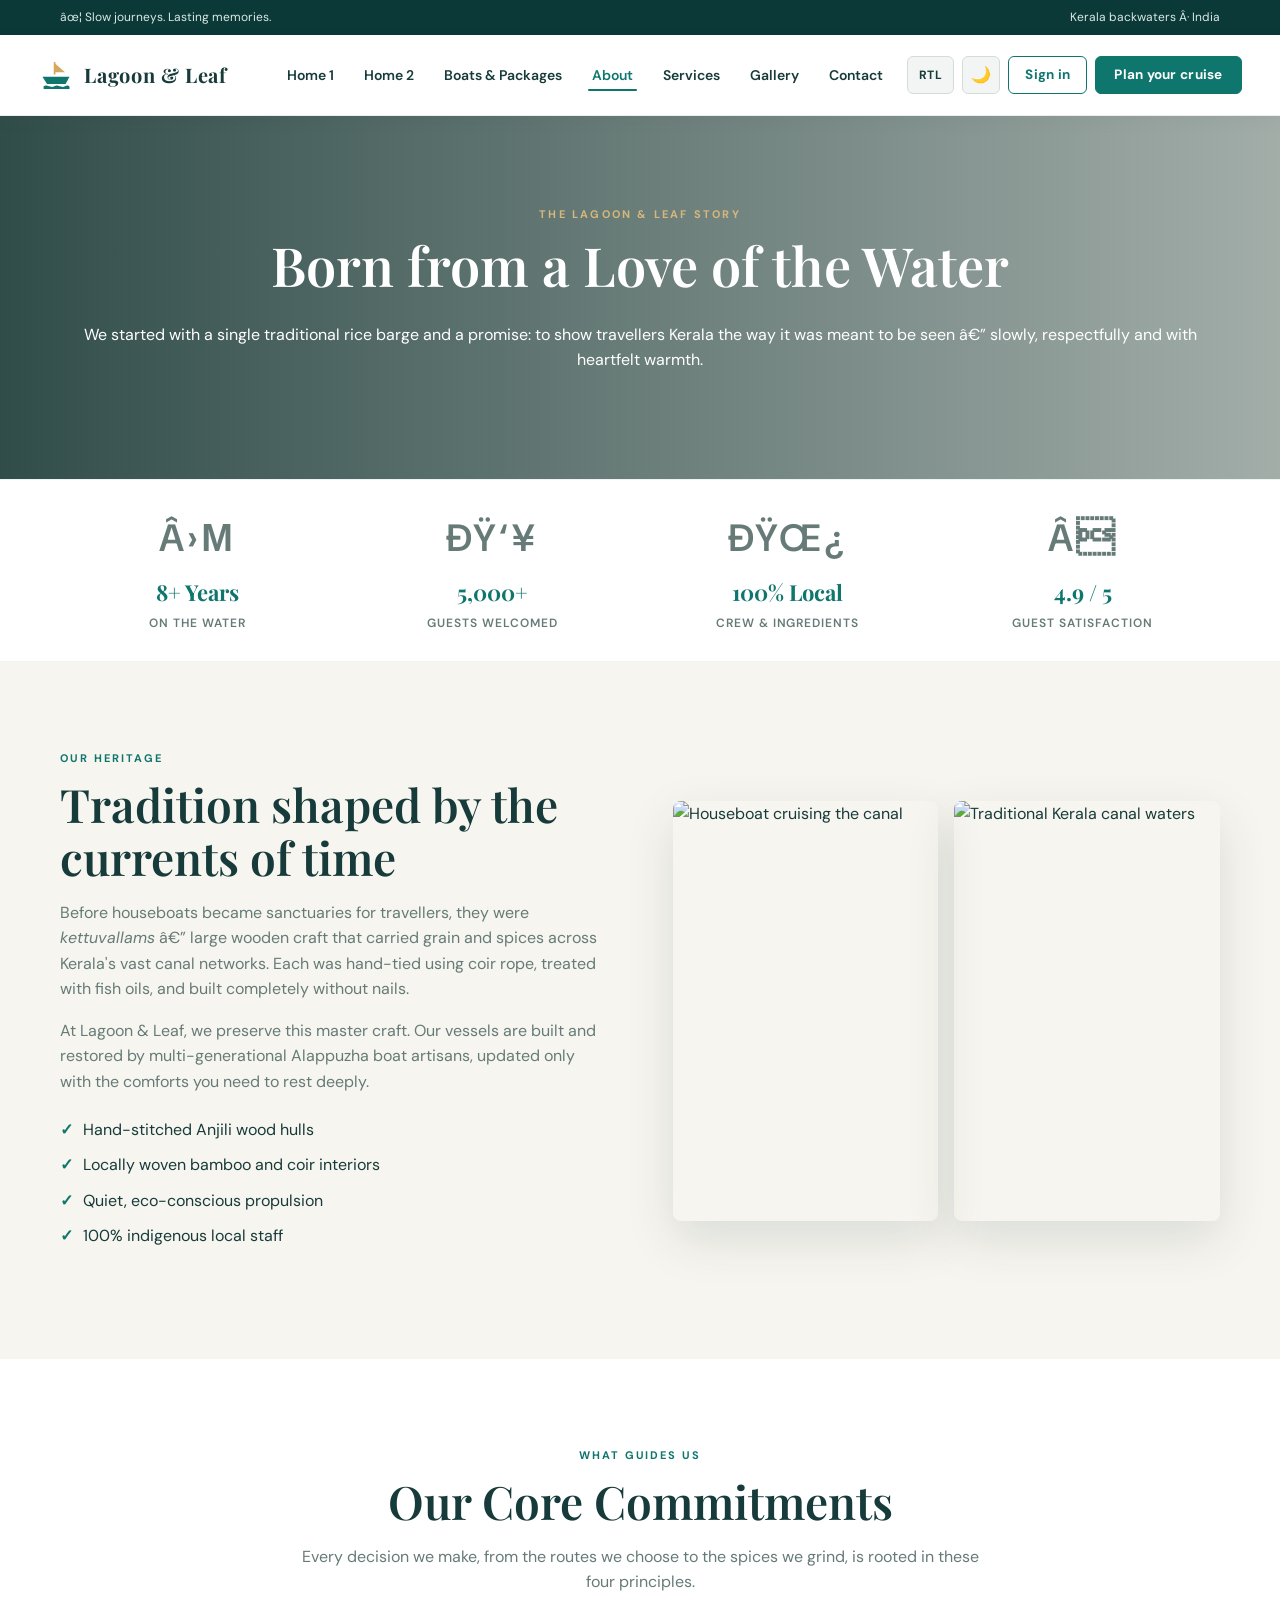
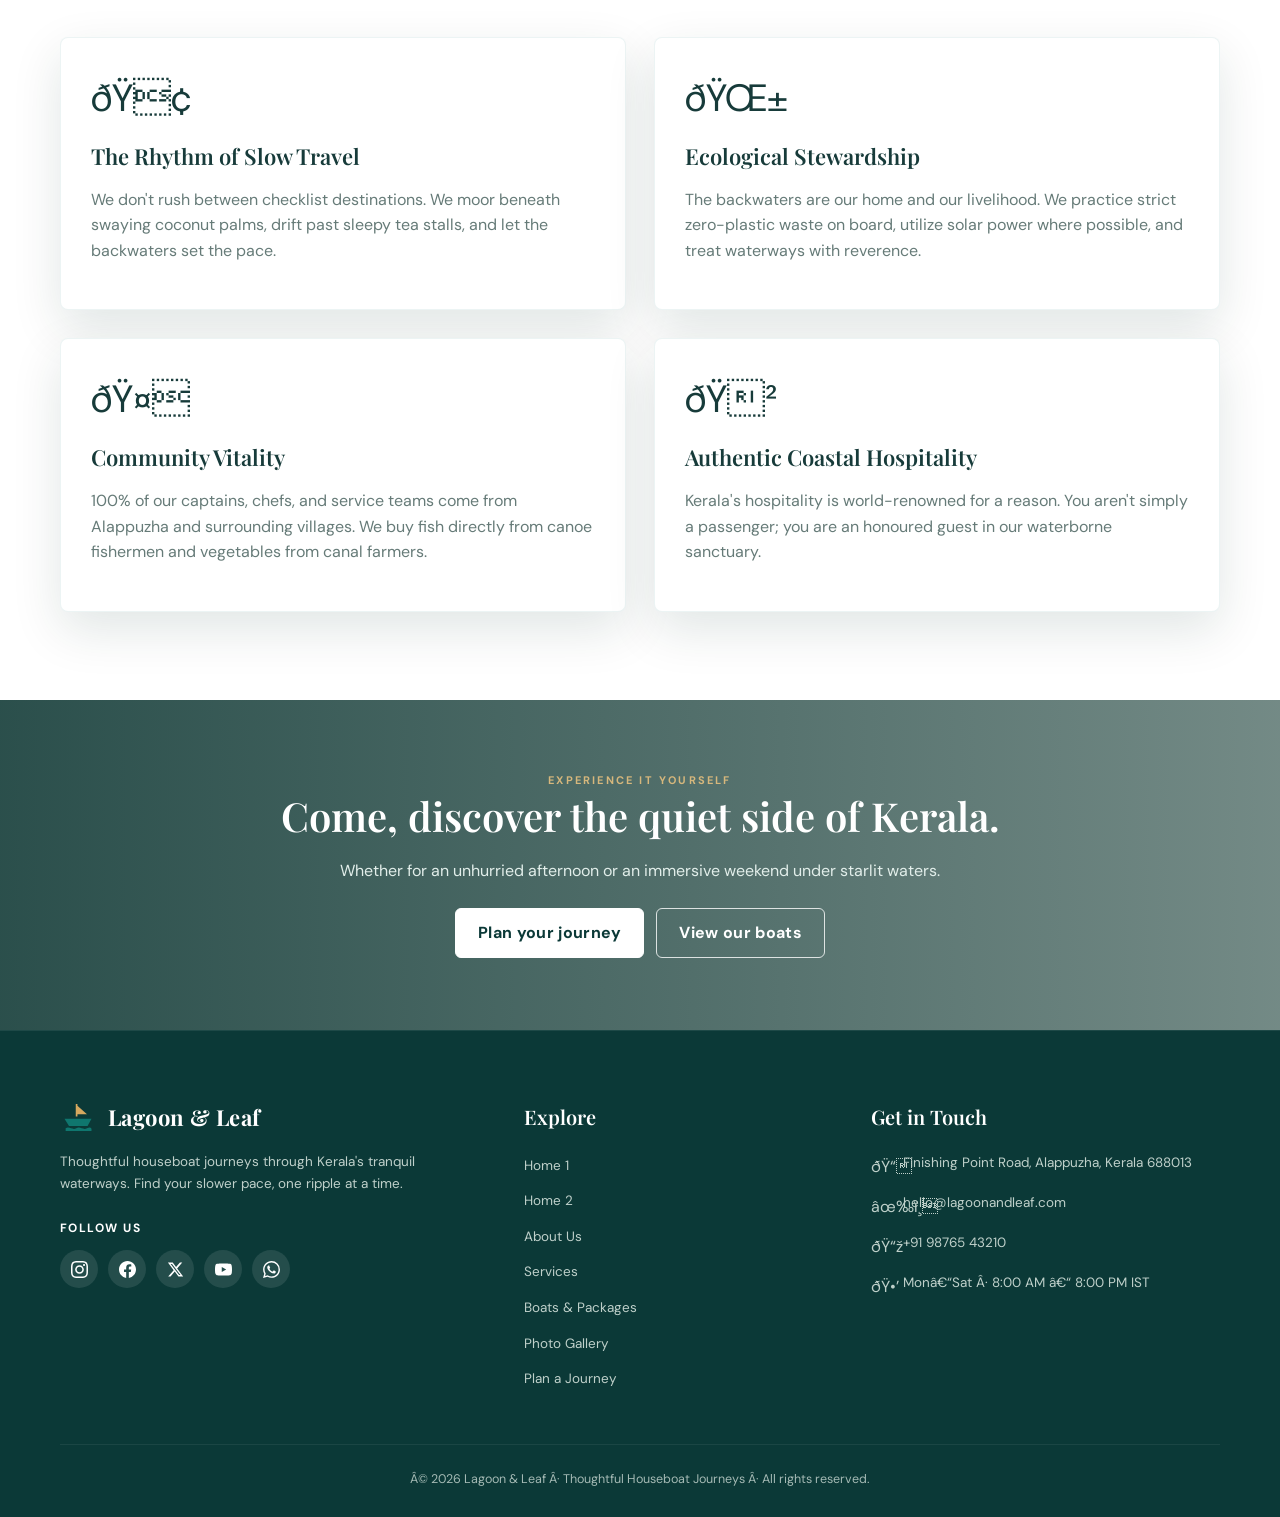
==== commit cd17f9f6: "Fix navbar and footer alignment across all pages: balanced 3-column grid, true-centered menu, unifor" ====
--- a/about.html
+++ b/about.html
@@ -3,7 +3,7 @@
 <head>
   <meta charset="utf-8">
   <meta name="viewport" content="width=device-width, initial-scale=1">
-  <meta name="description" content="About Lagoon &amp; Leaf — Thoughtful Kerala houseboat journeys">
+  <meta name="description" content="About Lagoon &amp; Leaf â€” Thoughtful Kerala houseboat journeys">
   <title>About Us | Lagoon &amp; Leaf</title>
   <link rel="icon" type="image/svg+xml" href="assets/boat-mark.svg">
   <script>
@@ -21,8 +21,8 @@
   <!-- TOPBAR -->
   <div class="topbar">
     <div class="container">
-      <span>✦ Slow journeys. Lasting memories.</span>
-      <span>Kerala backwaters · India</span>
+      <span>âœ¦ Slow journeys. Lasting memories.</span>
+      <span>Kerala backwaters Â· India</span>
     </div>
   </div>
 
@@ -51,7 +51,7 @@
           <span class="rtl-text">RTL</span>
         </button>
         <button type="button" class="nav-btn nav-btn-theme" id="theme-toggle" aria-label="Toggle dark/light theme" title="Toggle Dark/Light theme">
-          <span class="theme-icon">🌙</span>
+          <span class="theme-icon">ðŸŒ™</span>
         </button>
         <div class="desktop-actions">
           <a class="btn btn-signin" href="login.html">Sign in</a>
@@ -69,7 +69,7 @@
     <div class="container">
       <div class="eyebrow">The Lagoon &amp; Leaf Story</div>
       <h1>Born from a Love of the Water</h1>
-      <p>We started with a single traditional rice barge and a promise: to show travellers Kerala the way it was meant to be seen — slowly, respectfully and with heartfelt warmth.</p>
+      <p>We started with a single traditional rice barge and a promise: to show travellers Kerala the way it was meant to be seen â€” slowly, respectfully and with heartfelt warmth.</p>
     </div>
   </section>
 
@@ -77,10 +77,10 @@
   <section class="trust-strip">
     <div class="container">
       <div class="trust-grid">
-        <div class="trust-item"><span class="trust-icon">⛵</span><strong>8+ Years</strong><span>On the water</span></div>
-        <div class="trust-item"><span class="trust-icon">👥</span><strong>5,000+</strong><span>Guests welcomed</span></div>
-        <div class="trust-item"><span class="trust-icon">🌿</span><strong>100% Local</strong><span>Crew &amp; ingredients</span></div>
-        <div class="trust-item"><span class="trust-icon">⭐</span><strong>4.9 / 5</strong><span>Guest satisfaction</span></div>
+        <div class="trust-item"><span class="trust-icon">â›µ</span><strong>8+ Years</strong><span>On the water</span></div>
+        <div class="trust-item"><span class="trust-icon">ðŸ‘¥</span><strong>5,000+</strong><span>Guests welcomed</span></div>
+        <div class="trust-item"><span class="trust-icon">ðŸŒ¿</span><strong>100% Local</strong><span>Crew &amp; ingredients</span></div>
+        <div class="trust-item"><span class="trust-icon">â­</span><strong>4.9 / 5</strong><span>Guest satisfaction</span></div>
       </div>
     </div>
   </section>
@@ -91,7 +91,7 @@
       <div>
         <div class="kicker">Our Heritage</div>
         <h2>Tradition shaped by the currents of time</h2>
-        <p class="muted">Before houseboats became sanctuaries for travellers, they were <em>kettuvallams</em> — large wooden craft that carried grain and spices across Kerala's vast canal networks. Each was hand-tied using coir rope, treated with fish oils, and built completely without nails.</p>
+        <p class="muted">Before houseboats became sanctuaries for travellers, they were <em>kettuvallams</em> â€” large wooden craft that carried grain and spices across Kerala's vast canal networks. Each was hand-tied using coir rope, treated with fish oils, and built completely without nails.</p>
         <p class="muted">At Lagoon &amp; Leaf, we preserve this master craft. Our vessels are built and restored by multi-generational Alappuzha boat artisans, updated only with the comforts you need to rest deeply.</p>
         <ul class="checks">
           <li>Hand-stitched Anjili wood hulls</li>
@@ -117,22 +117,22 @@
       </div>
       <div class="grid2">
         <div class="feature-card" style="padding: 30px;">
-          <span class="feature-icon">🐢</span>
+          <span class="feature-icon">ðŸ¢</span>
           <h3 style="font: 600 22px 'Playfair Display', serif; margin: 12px 0 8px;">The Rhythm of Slow Travel</h3>
           <p class="muted">We don't rush between checklist destinations. We moor beneath swaying coconut palms, drift past sleepy tea stalls, and let the backwaters set the pace.</p>
         </div>
         <div class="feature-card" style="padding: 30px;">
-          <span class="feature-icon">🌱</span>
+          <span class="feature-icon">ðŸŒ±</span>
           <h3 style="font: 600 22px 'Playfair Display', serif; margin: 12px 0 8px;">Ecological Stewardship</h3>
           <p class="muted">The backwaters are our home and our livelihood. We practice strict zero-plastic waste on board, utilize solar power where possible, and treat waterways with reverence.</p>
         </div>
         <div class="feature-card" style="padding: 30px;">
-          <span class="feature-icon">🤝</span>
+          <span class="feature-icon">ðŸ¤</span>
           <h3 style="font: 600 22px 'Playfair Display', serif; margin: 12px 0 8px;">Community Vitality</h3>
           <p class="muted">100% of our captains, chefs, and service teams come from Alappuzha and surrounding villages. We buy fish directly from canoe fishermen and vegetables from canal farmers.</p>
         </div>
         <div class="feature-card" style="padding: 30px;">
-          <span class="feature-icon">🍲</span>
+          <span class="feature-icon">ðŸ²</span>
           <h3 style="font: 600 22px 'Playfair Display', serif; margin: 12px 0 8px;">Authentic Coastal Hospitality</h3>
           <p class="muted">Kerala's hospitality is world-renowned for a reason. You aren't simply a passenger; you are an honoured guest in our waterborne sanctuary.</p>
         </div>
@@ -157,45 +157,80 @@
   <footer class="footer">
     <div class="container">
       <div class="footer-grid">
-        <div>
+        <!-- Col 1: Brand & Social -->
+        <div class="footer-col footer-col-brand">
           <a class="footer-brand" href="index.html">
             <img src="assets/boat-mark.svg" alt="Lagoon &amp; Leaf Logo">
             <span>Lagoon &amp; Leaf</span>
           </a>
-          <p>Thoughtful houseboat journeys through Kerala's tranquil waterways. Find your slower pace, one ripple at a time.</p>
+          <p class="footer-desc">Thoughtful houseboat journeys through Kerala's tranquil waterways. Find your slower pace, one ripple at a time.</p>
           <div class="footer-social-wrap">
-            <h4>Follow Us</h4>
+            <h4 class="footer-social-title">Follow Us</h4>
             <div class="footer-social-icons">
-              <a class="footer-social-btn" href="#" aria-label="Instagram"><svg viewBox="0 0 24 24"><path d="M12 2.163c3.204 0 3.584.012 4.85.07 3.252.148 4.771 1.691 4.919 4.919.058 1.265.069 1.645.069 4.849 0 3.205-.012 3.584-.069 4.849-.149 3.225-1.664 4.771-4.919 4.919-1.266.058-1.644.07-4.85.07-3.204 0-3.584-.012-4.849-.07-3.26-.149-4.771-1.699-4.919-4.92-.058-1.265-.07-1.644-.07-4.849 0-3.204.013-3.583.07-4.849.149-3.227 1.664-4.771 4.919-4.919 1.266-.057 1.645-.069 4.849-.069zm0-2.163c-3.259 0-3.667.014-4.947.072-4.358.2-6.78 2.618-6.98 6.98-.059 1.281-.073 1.689-.073 4.948 0 3.259.014 3.668.072 4.948.2 4.358 2.618 6.78 6.98 6.98 1.281.058 1.689.072 4.948.072 3.259 0 3.668-.014 4.948-.072 4.354-.2 6.782-2.618 6.979-6.98.059-1.28.073-1.689.073-4.948 0-3.259-.014-3.667-.072-4.947-.196-4.354-2.617-6.78-6.979-6.98-1.281-.059-1.69-.073-4.949-.073zm0 5.838c-3.403 0-6.162 2.759-6.162 6.162s2.759 6.163 6.162 6.163 6.162-2.759 6.162-6.163c0-3.403-2.759-6.162-6.162-6.162zm0 10.162c-2.209 0-4-1.79-4-4 0-2.209 1.791-4 4-4s4 1.791 4 4c0 2.21-1.791 4-4 4zm6.406-11.845c-.796 0-1.441.645-1.441 1.44s.645 1.44 1.441 1.44c.795 0 1.439-.645 1.439-1.44s-.644-1.44-1.439-1.44z"/></svg></a>
-              <a class="footer-social-btn" href="#" aria-label="Facebook"><svg viewBox="0 0 24 24"><path d="M9 8H6v4h3v12h5V12h3.642L18 8h-4V6.333C14 5.374 14.5 5 15.667 5H18V0h-3.808C10.592 0 9 1.583 9 4.615V8z"/></svg></a>
-              <a class="footer-social-btn" href="#" aria-label="Twitter"><svg viewBox="0 0 24 24"><path d="M18.244 2.25h3.308l-7.227 8.26 8.502 11.24H16.17l-5.214-6.817L4.99 21.75H1.68l7.73-8.835L1.254 2.25H8.08l4.713 6.231zm-1.161 17.52h1.833L7.084 4.126H5.117z"/></svg></a>
-              <a class="footer-social-btn" href="#" aria-label="YouTube"><svg viewBox="0 0 24 24"><path d="M23.498 6.186a3.016 3.016 0 0 0-2.122-2.136C19.505 3.545 12 3.545 12 3.545s-7.505 0-9.377.505A3.017 3.017 0 0 0 .502 6.186C0 8.07 0 12 0 12s0 3.93.502 5.814a3.016 3.016 0 0 0 2.122 2.136c1.871.505 9.376.505 9.376.505s7.505 0 9.377-.505a3.015 3.015 0 0 0 2.122-2.136C24 15.93 24 12 24 12s0-3.93-.502-5.814zM9.545 15.568V8.432L15.818 12l-6.273 3.568z"/></svg></a>
-              <a class="footer-social-btn" href="https://wa.me/919876543210" aria-label="WhatsApp"><svg viewBox="0 0 24 24"><path d="M17.472 14.382c-.297-.149-1.758-.867-2.03-.967-.273-.099-.471-.148-.67.15-.197.297-.767.966-.94 1.164-.173.199-.347.223-.644.075-.297-.15-1.255-.463-2.39-1.475-.883-.788-1.48-1.761-1.653-2.059-.173-.297-.018-.458.13-.606.134-.133.298-.347.446-.52.149-.174.198-.298.298-.497.099-.198.05-.371-.025-.52-.075-.149-.669-1.612-.916-2.207-.242-.579-.487-.5-.669-.51-.173-.008-.371-.01-.57-.01-.198 0-.52.074-.792.372-.272.297-1.04 1.016-1.04 2.479 0 1.462 1.065 2.875 1.213 3.074.149.198 2.096 3.2 5.077 4.487.709.306 1.262.489 1.694.625.712.227 1.36.195 1.871.118.571-.085 1.758-.719 2.006-1.413.248-.694.248-1.289.173-1.413-.074-.124-.272-.198-.57-.347zM12 2C6.477 2 2 6.477 2 12c0 1.89.525 3.66 1.438 5.168L2.016 22l4.978-1.306A9.952 9.952 0 0 0 12 22c5.523 0 10-4.477 10-10S17.521 2 11.998 2zm0 18.182a8.17 8.17 0 0 1-4.164-1.141l-.298-.177-3.09.81.825-3.015-.194-.309A8.126 8.126 0 0 1 3.818 12c0-4.51 3.67-8.182 8.18-8.182S20.18 7.49 20.18 12s-3.67 8.182-8.182 8.182z"/></svg></a>
+              <a class="footer-social-btn" href="https://instagram.com" target="_blank" rel="noopener" aria-label="Instagram">
+                <svg viewBox="0 0 24 24"><path d="M12 2.163c3.204 0 3.584.012 4.85.07 3.252.148 4.771 1.691 4.919 4.919.058 1.265.069 1.645.069 4.849 0 3.205-.012 3.584-.069 4.849-.149 3.225-1.664 4.771-4.919 4.919-1.266.058-1.644.07-4.85.07-3.204 0-3.584-.012-4.849-.07-3.26-.149-4.771-1.699-4.919-4.92-.058-1.265-.07-1.644-.07-4.849 0-3.204.013-3.583.07-4.849.149-3.227 1.664-4.771 4.919-4.919 1.266-.057 1.645-.069 4.849-.069zm0-2.163c-3.259 0-3.667.014-4.947.072-4.358.2-6.78 2.618-6.98 6.98-.059 1.281-.073 1.689-.073 4.948 0 3.259.014 3.668.072 4.948.2 4.358 2.618 6.78 6.98 6.98 1.281.058 1.689.072 4.948.072 3.259 0 3.668-.014 4.948-.072 4.354-.2 6.782-2.618 6.979-6.98.059-1.28.073-1.689.073-4.948 0-3.259-.014-3.667-.072-4.947-.196-4.354-2.617-6.78-6.979-6.98-1.281-.059-1.69-.073-4.949-.073zm0 5.838c-3.403 0-6.162 2.759-6.162 6.162s2.759 6.163 6.162 6.163 6.162-2.759 6.162-6.163c0-3.403-2.759-6.162-6.162-6.162zm0 10.162c-2.209 0-4-1.79-4-4 0-2.209 1.791-4 4-4s4 1.791 4 4c0 2.21-1.791 4-4 4zm6.406-11.845c-.796 0-1.441.645-1.441 1.44s.645 1.44 1.441 1.44c.795 0 1.439-.645 1.439-1.44s-.644-1.44-1.439-1.44z"/></svg>
+              </a>
+              <a class="footer-social-btn" href="https://facebook.com" target="_blank" rel="noopener" aria-label="Facebook">
+                <svg viewBox="0 0 24 24"><path d="M24 12.073C24 5.405 18.627 0 12 0S0 5.405 0 12.073C0 18.1 4.388 23.094 10.125 24v-8.437H7.078v-3.49h3.047V9.41c0-3.025 1.792-4.697 4.533-4.697 1.312 0 2.686.236 2.686.236v2.97h-1.513c-1.491 0-1.956.93-1.956 1.886v2.267h3.328l-.532 3.49h-2.796V24C19.612 23.094 24 18.1 24 12.073z"/></svg>
+              </a>
+              <a class="footer-social-btn" href="https://twitter.com" target="_blank" rel="noopener" aria-label="X (Twitter)">
+                <svg viewBox="0 0 24 24"><path d="M18.244 2.25h3.308l-7.227 8.26 8.502 11.24H16.17l-5.214-6.817L4.99 21.75H1.68l7.73-8.835L1.254 2.25H8.08l4.713 6.231zm-1.161 17.52h1.833L7.084 4.126H5.117z"/></svg>
+              </a>
+              <a class="footer-social-btn" href="https://youtube.com" target="_blank" rel="noopener" aria-label="YouTube">
+                <svg viewBox="0 0 24 24"><path d="M23.498 6.186a3.016 3.016 0 0 0-2.122-2.136C19.505 3.545 12 3.545 12 3.545s-7.505 0-9.377.505A3.017 3.017 0 0 0 .502 6.186C0 8.07 0 12 0 12s0 3.93.502 5.814a3.016 3.016 0 0 0 2.122 2.136c1.871.505 9.376.505 9.376.505s7.505 0 9.377-.505a3.015 3.015 0 0 0 2.122-2.136C24 15.93 24 12 24 12s0-3.93-.502-5.814zM9.545 15.568V8.432L15.818 12l-6.273 3.568z"/></svg>
+              </a>
+              <a class="footer-social-btn" href="https://wa.me/919876543210" target="_blank" rel="noopener" aria-label="WhatsApp">
+                <svg viewBox="0 0 24 24"><path d="M17.472 14.382c-.297-.149-1.758-.867-2.03-.967-.273-.099-.471-.148-.67.15-.197.297-.767.966-.94 1.164-.173.199-.347.223-.644.075-.297-.15-1.255-.463-2.39-1.475-.883-.788-1.48-1.761-1.653-2.059-.173-.297-.018-.458.13-.606.134-.133.298-.347.446-.52.149-.174.198-.298.298-.497.099-.198.05-.371-.025-.52-.075-.149-.669-1.612-.916-2.207-.242-.579-.487-.5-.669-.51-.173-.008-.371-.01-.57-.01-.198 0-.52.074-.792.372-.272.297-1.04 1.016-1.04 2.479 0 1.462 1.065 2.875 1.213 3.074.149.198 2.096 3.2 5.077 4.487.709.306 1.262.489 1.694.625.712.227 1.36.195 1.871.118.571-.085 1.758-.719 2.006-1.413.248-.694.248-1.289.173-1.413-.074-.124-.272-.198-.57-.347zm-5.421 7.403h-.004a9.87 9.87 0 0 1-5.031-1.378l-.361-.214-3.741.982.998-3.648-.235-.374a9.86 9.86 0 0 1-1.51-5.26c.001-5.45 4.436-9.884 9.888-9.884 2.64 0 5.122 1.03 6.988 2.898a9.825 9.825 0 0 1 2.893 6.994c-.003 5.45-4.437 9.884-9.885 9.884zm8.413-18.297A11.815 11.815 0 0 0 12.05 0C5.495 0 .16 5.335.157 11.892c0 2.096.547 4.142 1.588 5.945L.057 24l6.305-1.654a11.882 11.882 0 0 0 5.683 1.448h.005c6.554 0 11.89-5.335 11.893-11.893a11.821 11.821 0 0 0-3.48-8.413z"/></svg>
+              </a>
             </div>
           </div>
         </div>
-        <div>
-          <h3>Explore</h3>
-          <a href="index.html">Home 1</a>
-          <a href="Home2.html">Home 2</a>
-          <a href="boats.html">Boats &amp; packages</a>
-          <a href="about.html">About us</a>
-          <a href="services.html">Services</a>
-          <a href="gallery.html">Photo gallery</a>
-          <a href="contact.html">Plan a journey</a>
-        </div>
-        <div>
-          <h3>Get in touch</h3>
-          <div class="footer-contact-item"><span class="footer-contact-icon">📍</span><span>Alappuzha, Kerala, India</span></div>
-          <div class="footer-contact-item"><span class="footer-contact-icon">✉️</span><span>hello@lagoonandleaf.example</span></div>
-          <div class="footer-contact-item"><span class="footer-contact-icon">📞</span><span>+91 98765 43210</span></div>
-          <div class="footer-contact-item"><span class="footer-contact-icon">🕒</span><span>Mon–Sat: 8 AM – 8 PM IST</span></div>
-        </div>
-      </div>
-      <div class="copyright">© <span data-year></span> Lagoon &amp; Leaf · Demo website concept</div>
+
+        <!-- Col 2: Navigation Links -->
+        <div class="footer-col footer-col-links">
+          <h3 class="footer-heading">Explore</h3>
+          <div class="footer-nav">
+            <a href="index.html">Home 1</a>
+            <a href="Home2.html">Home 2</a>
+            <a href="about.html">About Us</a>
+            <a href="services.html">Services</a>
+            <a href="boats.html">Boats &amp; Packages</a>
+            <a href="gallery.html">Photo Gallery</a>
+            <a href="contact.html">Plan a Journey</a>
+          </div>
+        </div>
+
+        <!-- Col 3: Contact Info -->
+        <div class="footer-col footer-col-contact">
+          <h3 class="footer-heading">Get in Touch</h3>
+          <div class="footer-contact-list">
+            <div class="footer-contact-item">
+              <span class="footer-contact-icon">ðŸ“</span>
+              <span>Finishing Point Road, Alappuzha, Kerala 688013</span>
+            </div>
+            <div class="footer-contact-item">
+              <span class="footer-contact-icon">âœ‰ï¸</span>
+              <a href="mailto:hello@lagoonandleaf.com">hello@lagoonandleaf.com</a>
+            </div>
+            <div class="footer-contact-item">
+              <span class="footer-contact-icon">ðŸ“ž</span>
+              <a href="tel:+919876543210">+91 98765 43210</a>
+            </div>
+            <div class="footer-contact-item">
+              <span class="footer-contact-icon">ðŸ•’</span>
+              <span>Monâ€“Sat Â· 8:00 AM â€“ 8:00 PM IST</span>
+            </div>
+          </div>
+        </div>
+      </div>
+
+      <div class="copyright">
+        <p>Â© <span data-year></span> Lagoon &amp; Leaf Â· Thoughtful Houseboat Journeys Â· All rights reserved.</p>
+      </div>
     </div>
   </footer>
 
   <script src="assets/main.js"></script>
 </body>
 </html>
+
--- a/assets/style.css
+++ b/assets/style.css
@@ -150,26 +150,24 @@
   transition: background-color 0.25s ease, border-color 0.25s ease, box-shadow 0.25s ease;
 }
 
+/* Widen navbar container for perfect spacing & zero wrapping */
+.navbar .container {
+  width: min(1340px, 94%);
+  margin: 0 auto;
+}
+
 .navinner {
   height: 80px;
-  display: flex;
-  align-items: center;
-  justify-content: space-between;
-  gap: 16px;
+  display: grid;
+  grid-template-columns: 1fr auto 1fr;
+  align-items: center;
+  gap: 20px;
   position: relative;
 }
 
-/* Desktop layout with center-aligned nav */
-@media (min-width: 960px) {
-  .navinner {
-    display: grid;
-    grid-template-columns: 1fr auto 1fr;
-    align-items: center;
-  }
-}
-
+/* Brand - flush left */
 .brand {
-  display: flex;
+  display: inline-flex;
   align-items: center;
   gap: 10px;
   font-weight: 700;
@@ -177,17 +175,22 @@
   color: var(--text-main);
   justify-self: start;
   flex-shrink: 0;
+  text-decoration: none;
+  height: 40px;
 }
 
 .brand img {
-  width: 38px;
-  height: auto;
+  width: 36px;
+  height: 36px;
+  object-fit: contain;
 }
 
 .brand span {
   font-family: 'Playfair Display', serif;
-  font-size: 21px;
+  font-size: 20px;
+  font-weight: 700;
   color: var(--text-main);
+  white-space: nowrap;
 }
 
 /* Center-aligned uniform navigation menu */
@@ -195,11 +198,12 @@
   display: flex;
   align-items: center;
   justify-content: center;
-  gap: 28px;
-  font-size: 14.5px;
+  gap: 22px;
+  font-size: 14px;
   font-weight: 600;
   margin: 0;
   padding: 0;
+  list-style: none;
   justify-self: center;
 }
 
@@ -207,7 +211,9 @@
   position: relative;
   display: inline-flex;
   align-items: center;
-  padding: 8px 6px;
+  justify-content: center;
+  height: 40px;
+  padding: 0 4px;
   color: var(--text-main);
   text-decoration: none;
   font-weight: 600;
@@ -224,27 +230,27 @@
 .navlink::after {
   content: '';
   position: absolute;
-  bottom: 0;
-  left: 50%;
-  width: 0;
-  height: 2px;
+  bottom: 4px;
+  left: 0;
+  right: 0;
+  height: 2.5px;
   background: var(--teal);
-  transition: all 0.25s ease;
-  transform: translateX(-50%);
   border-radius: 2px;
+  transform: scaleX(0);
+  transition: transform 0.22s ease;
 }
 
 .navlink:hover::after,
 .navlink.active::after {
-  width: 100%;
-}
-
-/* Navbar Right Actions (Buttons + Controls) */
+  transform: scaleX(1);
+}
+
+/* Navbar Right Actions (Buttons + Controls) - flush right */
 .nav-actions {
   display: flex;
   align-items: center;
   justify-content: flex-end;
-  gap: 10px;
+  gap: 8px;
   justify-self: end;
   flex-shrink: 0;
 }
@@ -252,7 +258,7 @@
 .desktop-actions {
   display: flex;
   align-items: center;
-  gap: 10px;
+  gap: 8px;
 }
 
 .mobile-actions {
@@ -260,13 +266,13 @@
 }
 
 /* ==========================================================================
-   BUTTONS (Primary & Sign-in)
+   BUTTONS (Primary & Sign-in - Uniform 38px height)
    ========================================================================== */
 .btn {
   display: inline-flex;
   align-items: center;
   justify-content: center;
-  border-radius: 4px;
+  border-radius: 6px;
   font-family: inherit;
   font-weight: 700;
   letter-spacing: 0.02em;
@@ -277,18 +283,19 @@
   box-sizing: border-box;
 }
 
-/* Sign-in button: styled identically to Plan a cruise button, outline variant */
+/* Sign-in button: outline variant, matching height with Plan a cruise */
 .btn-signin {
-  border: 1.5px solid var(--teal);
-  background: transparent;
-  color: var(--teal);
-  padding: 10px 18px;
-  font-size: 14px;
+  border: 1.5px solid var(--teal) !important;
+  background: transparent !important;
+  color: var(--teal) !important;
+  height: 38px !important;
+  padding: 0 16px !important;
+  font-size: 13.5px !important;
 }
 
 .btn-signin:hover {
-  background: var(--teal);
-  color: #ffffff;
+  background: var(--teal) !important;
+  color: #ffffff !important;
   transform: translateY(-1px);
   box-shadow: 0 4px 12px rgba(15, 118, 110, 0.25);
 }
@@ -298,16 +305,17 @@
 .btn:not(.btn-signin):not(.outline):not(.light) {
   border: 1.5px solid var(--teal);
   background: var(--teal);
-  color: #ffffff;
-  padding: 10px 20px;
-  font-size: 14px;
+  color: #ffffff !important;
+  height: 38px;
+  padding: 0 18px;
+  font-size: 13.5px;
 }
 
 .btn-cruise:hover,
 .btn:not(.btn-signin):not(.outline):not(.light):hover {
   background: var(--deep);
   border-color: var(--deep);
-  color: #ffffff;
+  color: #ffffff !important;
   transform: translateY(-1px);
   box-shadow: 0 4px 14px rgba(11, 57, 55, 0.25);
 }
@@ -315,8 +323,9 @@
 .btn.outline {
   background: transparent;
   border: 1.5px solid rgba(255, 255, 255, 0.8);
-  color: #ffffff;
-  padding: 12px 22px;
+  color: #ffffff !important;
+  padding: 11px 22px;
+  height: auto;
 }
 
 .btn.outline:hover {
@@ -328,8 +337,9 @@
 .btn.light {
   background: #ffffff;
   border: 1.5px solid #ffffff;
-  color: var(--deep);
-  padding: 12px 22px;
+  color: var(--deep) !important;
+  padding: 11px 22px;
+  height: auto;
 }
 
 .btn.light:hover {
@@ -340,33 +350,33 @@
 
 /* Dark theme button refinements */
 [data-theme="dark"] .btn-signin {
-  border-color: var(--teal);
-  color: var(--teal);
-  background: rgba(20, 184, 166, 0.08);
+  border-color: var(--teal) !important;
+  color: var(--teal) !important;
+  background: rgba(20, 184, 166, 0.08) !important;
 }
 
 [data-theme="dark"] .btn-signin:hover {
-  background: var(--teal);
-  color: #071918;
-  border-color: var(--teal);
+  background: var(--teal) !important;
+  color: #ffffff !important;
+  border-color: var(--teal) !important;
 }
 
 [data-theme="dark"] .btn-cruise,
 [data-theme="dark"] .btn:not(.btn-signin):not(.outline):not(.light) {
-  background: var(--teal);
-  border-color: var(--teal);
-  color: #061917;
+  background: var(--teal) !important;
+  border-color: var(--teal) !important;
+  color: #ffffff !important;
 }
 
 [data-theme="dark"] .btn-cruise:hover,
 [data-theme="dark"] .btn:not(.btn-signin):not(.outline):not(.light):hover {
-  background: var(--teal-hover);
-  border-color: var(--teal-hover);
-  color: #030d0c;
-}
-
-/* ==========================================================================
-   NAVBAR CONTROLS (Theme & RTL Buttons)
+  background: var(--teal-hover) !important;
+  border-color: var(--teal-hover) !important;
+  color: #ffffff !important;
+}
+
+/* ==========================================================================
+   NAVBAR CONTROLS (Theme & RTL Buttons - 38px matching height)
    ========================================================================== */
 .nav-btn {
   display: inline-flex;
@@ -376,12 +386,13 @@
   background: var(--btn-control-bg);
   color: var(--btn-control-text);
   border: 1px solid var(--btn-control-border);
-  border-radius: 4px;
+  border-radius: 6px;
   cursor: pointer;
   font-family: inherit;
   font-weight: 700;
   transition: all 0.2s ease;
   user-select: none;
+  box-sizing: border-box;
 }
 
 .nav-btn:hover {
@@ -400,7 +411,7 @@
   font-size: 12px;
   padding: 0 11px;
   letter-spacing: 0.05em;
-  min-width: 46px;
+  min-width: 44px;
 }
 
 .nav-btn-rtl.active {
@@ -411,7 +422,7 @@
 
 [data-theme="dark"] .nav-btn-rtl.active {
   background: var(--teal);
-  color: #061917;
+  color: #ffffff;
   border-color: var(--teal);
 }
 
@@ -419,7 +430,7 @@
 .nav-btn-theme {
   width: 38px;
   padding: 0;
-  font-size: 17px;
+  font-size: 16px;
   line-height: 1;
 }
 
@@ -428,7 +439,7 @@
   display: none;
   background: var(--btn-control-bg);
   border: 1px solid var(--btn-control-border);
-  border-radius: 4px;
+  border-radius: 6px;
   width: 38px;
   height: 38px;
   padding: 9px 8px;
@@ -437,6 +448,7 @@
   justify-content: space-around;
   align-items: center;
   transition: all 0.2s ease;
+  box-sizing: border-box;
 }
 
 .nav-toggle span {
@@ -797,56 +809,195 @@
 }
 
 /* ==========================================================================
-   FOOTER
+   FOOTER SECTION ALIGNMENT & DESIGN
    ========================================================================== */
 .footer {
   background: var(--footer-bg);
   color: var(--footer-text);
-  padding: 55px 0 22px;
+  padding: 68px 0 28px;
+  border-top: 1px solid rgba(255, 255, 255, 0.08);
   transition: background-color 0.25s ease;
 }
 
 .footer-grid {
   display: grid;
-  grid-template-columns: 2fr 1fr 1fr;
-  gap: 45px;
-}
-
-.footer h3 {
-  font: 600 22px 'Playfair Display', serif;
-  color: var(--footer-heading);
-}
-
-.footer p,
-.footer a {
-  font-size: 13px;
+  grid-template-columns: 1.4fr 1fr 1.2fr;
+  gap: 56px;
+  align-items: flex-start;
+}
+
+.footer-col {
+  display: flex;
+  flex-direction: column;
+}
+
+/* Footer Brand */
+.footer-brand {
+  display: inline-flex !important;
+  align-items: center !important;
+  gap: 12px !important;
+  margin: 0 0 16px 0 !important;
+  text-decoration: none !important;
+  line-height: 1 !important;
+}
+
+.footer-brand img {
+  width: 36px;
+  height: 36px;
+  object-fit: contain;
+}
+
+.footer-brand span {
+  font-family: 'Playfair Display', serif;
+  font-size: 22px;
+  font-weight: 700;
+  color: #ffffff !important;
+  letter-spacing: 0.02em;
+}
+
+.footer-desc {
+  font-size: 13.5px;
+  line-height: 1.65;
   color: var(--footer-text);
-}
-
-.footer .brand span {
+  margin: 0 0 24px 0;
+  max-width: 360px;
+}
+
+/* Footer Social Icons */
+.footer-social-wrap {
+  margin-top: auto;
+}
+
+.footer-social-title {
+  font-size: 12px;
+  text-transform: uppercase;
+  letter-spacing: 0.12em;
+  font-weight: 700;
   color: #ffffff;
-}
-
-.footer .brand:hover {
+  margin: 0 0 12px 0;
+}
+
+.footer-social-icons {
+  display: flex;
+  align-items: center;
+  gap: 10px;
+  flex-wrap: wrap;
+}
+
+.footer-social-btn {
+  display: inline-flex !important;
+  align-items: center !important;
+  justify-content: center !important;
+  width: 38px !important;
+  height: 38px !important;
+  border-radius: 50% !important;
+  background: rgba(255, 255, 255, 0.1) !important;
+  color: #ffffff !important;
+  text-decoration: none !important;
+  transition: all 0.25s ease !important;
+  margin: 0 !important;
+}
+
+.footer-social-btn:hover {
+  background: var(--teal) !important;
+  color: #ffffff !important;
+  transform: translateY(-2px);
+  box-shadow: 0 4px 12px rgba(15, 118, 110, 0.35);
+}
+
+.footer-social-btn svg {
+  width: 17px;
+  height: 17px;
+  fill: currentColor;
+}
+
+/* Footer Headings */
+.footer-heading {
+  font: 600 20px/1.2 'Playfair Display', serif !important;
+  color: var(--footer-heading, #ffffff) !important;
+  margin: 0 0 18px 0 !important;
+  padding: 0 !important;
+  height: 36px;
+  display: flex;
+  align-items: center;
+}
+
+/* Footer Navigation Links */
+.footer-nav {
+  display: flex;
+  flex-direction: column;
+  gap: 10px;
+}
+
+.footer-nav a {
+  display: inline-flex !important;
+  align-items: center !important;
+  color: var(--footer-text) !important;
+  font-size: 13.5px !important;
+  text-decoration: none !important;
+  transition: all 0.2s ease !important;
+  padding: 2px 0 !important;
+  margin: 0 !important;
+  width: fit-content;
+}
+
+.footer-nav a:hover {
+  color: var(--teal-hover, #2dd4bf) !important;
+  transform: translateX(4px);
+}
+
+html[dir="rtl"] .footer-nav a:hover {
+  transform: translateX(-4px);
+}
+
+/* Footer Contact List */
+.footer-contact-list {
+  display: flex;
+  flex-direction: column;
+  gap: 14px;
+}
+
+.footer-contact-item {
+  display: flex !important;
+  align-items: flex-start !important;
+  gap: 12px !important;
+  font-size: 13.5px !important;
+  color: var(--footer-text) !important;
+  line-height: 1.5 !important;
+  margin: 0 !important;
+}
+
+.footer-contact-icon {
+  font-size: 16px !important;
+  flex-shrink: 0 !important;
+  width: 20px !important;
+  text-align: center !important;
+  margin-top: 2px !important;
+}
+
+.footer-contact-item a {
+  color: var(--footer-text) !important;
+  text-decoration: none !important;
+  transition: color 0.2s ease !important;
+}
+
+.footer-contact-item a:hover {
+  color: var(--teal-hover, #2dd4bf) !important;
+}
+
+/* Copyright Row */
+.copyright {
+  margin-top: 52px;
+  padding-top: 24px;
+  border-top: 1px solid rgba(255, 255, 255, 0.08);
+  text-align: center;
+  font-size: 12.5px;
+  color: var(--footer-text);
   opacity: 0.85;
 }
 
-.footer a {
-  display: block;
-  margin: 8px 0;
-  transition: color 0.2s ease;
-}
-
-.footer a:hover {
-  color: #ffffff;
-}
-
-.copyright {
-  border-top: 1px solid rgba(255, 255, 255, 0.14);
-  margin-top: 35px;
-  padding-top: 18px;
-  font-size: 12px;
-  color: var(--footer-text);
+.copyright p {
+  margin: 0;
 }
 
 /* ==========================================================================
@@ -1033,31 +1184,55 @@
 /* ==========================================================================
    RESPONSIVE DESIGN
    ========================================================================== */
-@media (max-width: 1080px) and (min-width: 861px) {
+/* Tablet & Moderate Desktop (961px – 1200px including 1024px) */
+@media (max-width: 1200px) and (min-width: 961px) {
+  .navinner {
+    height: 74px;
+    gap: 14px;
+  }
+  .brand span {
+    font-size: 18px;
+  }
+  .brand img {
+    width: 32px;
+    height: 32px;
+  }
+  .navlinks {
+    gap: 12px;
+    font-size: 13px;
+  }
+  .navlink {
+    padding: 0 2px;
+    font-size: 13px;
+    height: 36px;
+  }
+  .nav-actions {
+    gap: 6px;
+  }
+  .btn-signin,
+  .btn-cruise {
+    height: 36px !important;
+    padding: 0 12px !important;
+    font-size: 12.5px !important;
+  }
+  .nav-btn {
+    height: 36px !important;
+    padding: 0 8px !important;
+  }
+  .nav-btn-theme {
+    width: 36px !important;
+    font-size: 14px !important;
+  }
+}
+
+/* Mobile & Tablet under 960px: Clean Hamburger Drawer */
+@media (max-width: 960px) {
   .navinner {
     display: flex;
     justify-content: space-between;
-    gap: 12px;
-  }
-
-  .navlinks {
-    gap: 18px;
-    font-size: 13.5px;
-    flex: 1;
-  }
-
-  .nav-actions {
-    gap: 8px;
-  }
-
-  .btn-signin,
-  .btn-cruise {
-    padding: 9px 13px;
-    font-size: 13px;
-  }
-}
-
-@media (max-width: 860px) {
+    height: 70px;
+  }
+
   .nav-toggle {
     display: flex;
   }
@@ -1077,7 +1252,7 @@
 
   .mobile-actions .btn {
     width: 100%;
-    padding: 12px;
+    height: 42px !important;
     text-align: center;
   }
 
@@ -1106,6 +1281,8 @@
   .navlink {
     padding: 10px 12px;
     border-radius: 4px;
+    width: 100%;
+    justify-content: flex-start;
   }
 
   .navlink:hover,
@@ -1129,6 +1306,11 @@
 
   .footer-grid {
     grid-template-columns: 1fr 1fr;
+    gap: 40px;
+  }
+
+  .footer-col-brand {
+    grid-column: 1 / -1;
   }
 
   .hero {
@@ -2063,74 +2245,6 @@
   left: 28px;
 }
 
-/* Point 4: Footer Brand & Logo arrangement + Social buttons + Contact Icons */
-.footer-brand {
-  display: inline-flex;
-  align-items: center;
-  gap: 12px;
-  margin-bottom: 16px;
-  text-decoration: none;
-}
-.footer-brand img {
-  width: 38px;
-  height: auto;
-}
-.footer-brand span {
-  font-family: 'Playfair Display', serif;
-  font-size: 22px;
-  font-weight: 700;
-  color: #ffffff;
-}
-.footer-contact-item {
-  display: flex;
-  align-items: flex-start;
-  gap: 10px;
-  margin: 10px 0;
-  font-size: 13.5px;
-  color: var(--footer-text);
-}
-.footer-contact-icon {
-  font-size: 16px;
-  flex-shrink: 0;
-  margin-top: 2px;
-}
-.footer-social-wrap {
-  margin-top: 20px;
-}
-.footer-social-wrap h4 {
-  font-size: 12px;
-  text-transform: uppercase;
-  letter-spacing: 0.1em;
-  color: #ffffff;
-  margin: 0 0 10px;
-}
-.footer-social-icons {
-  display: flex;
-  gap: 10px;
-  flex-wrap: wrap;
-}
-.footer-social-btn {
-  width: 36px;
-  height: 36px;
-  border-radius: 50%;
-  background: rgba(255, 255, 255, 0.12);
-  display: flex;
-  align-items: center;
-  justify-content: center;
-  color: #ffffff;
-  transition: all 0.2s ease;
-  text-decoration: none;
-}
-.footer-social-btn:hover {
-  background: var(--teal);
-  color: #ffffff;
-  transform: translateY(-2px);
-}
-.footer-social-btn svg {
-  width: 17px;
-  height: 17px;
-  fill: currentColor;
-}
 
 /* Point 6: Split Section with 2 Images on the Right Side */
 .split-images {
@@ -2262,47 +2376,6 @@
   font-weight: 600;
 }
 
-/* Point 26: 1024px Navbar Layout */
-@media (min-width: 861px) and (max-width: 1160px) {
-  .navinner {
-    display: flex !important;
-    justify-content: space-between !important;
-    align-items: center !important;
-    gap: 10px !important;
-    height: 74px !important;
-  }
-  .brand span {
-    font-size: 17px !important;
-  }
-  .brand img {
-    width: 32px !important;
-  }
-  .navlinks {
-    gap: 12px !important;
-    font-size: 13px !important;
-    flex: 1 !important;
-    justify-content: center !important;
-  }
-  .navlink {
-    padding: 6px 3px !important;
-  }
-  .nav-actions {
-    gap: 6px !important;
-  }
-  .btn-signin,
-  .btn-cruise {
-    padding: 8px 12px !important;
-    font-size: 12.5px !important;
-  }
-  .nav-btn {
-    height: 34px !important;
-    padding: 0 8px !important;
-  }
-  .nav-btn-theme {
-    width: 34px !important;
-    font-size: 14px !important;
-  }
-}
 
 /* Point 27, 28, 30: Last Card Aligned in Center in 768px for Home 1, Home 2, Boats */
 @media (max-width: 860px) and (min-width: 601px) {
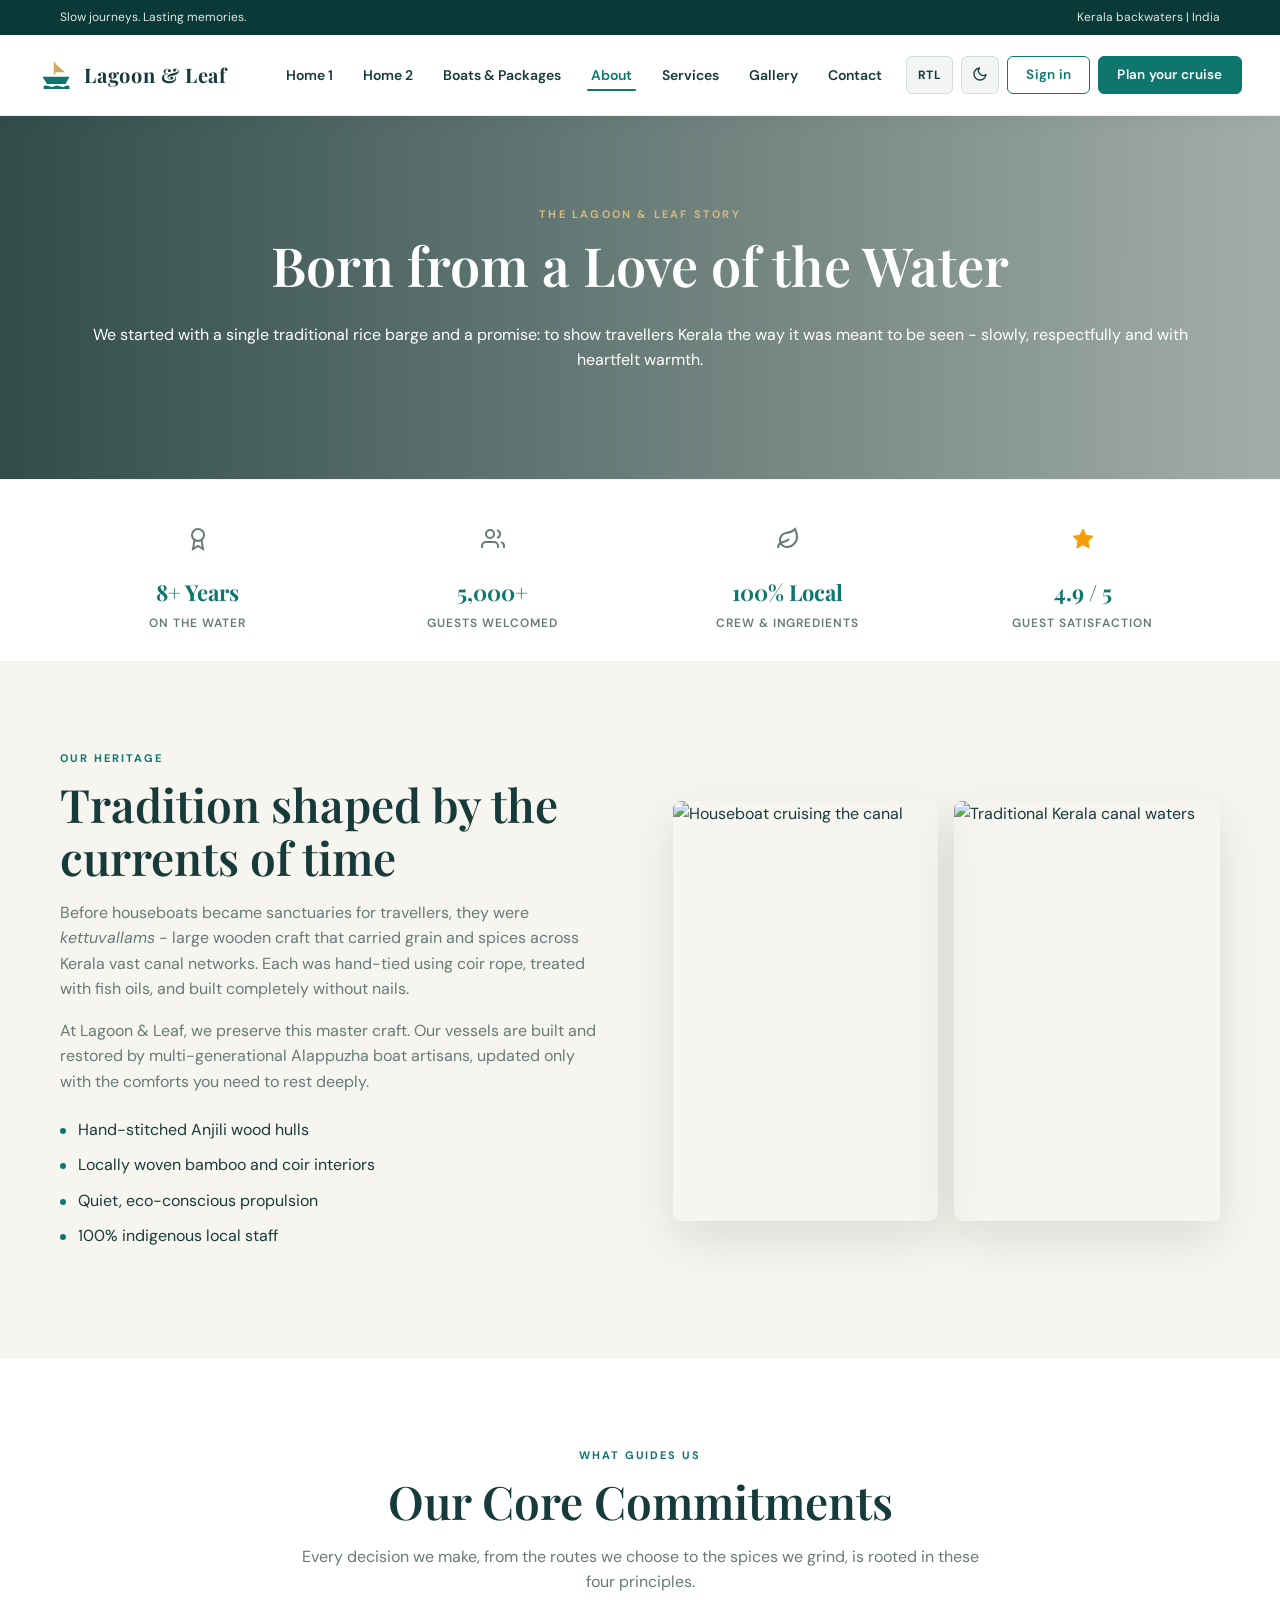
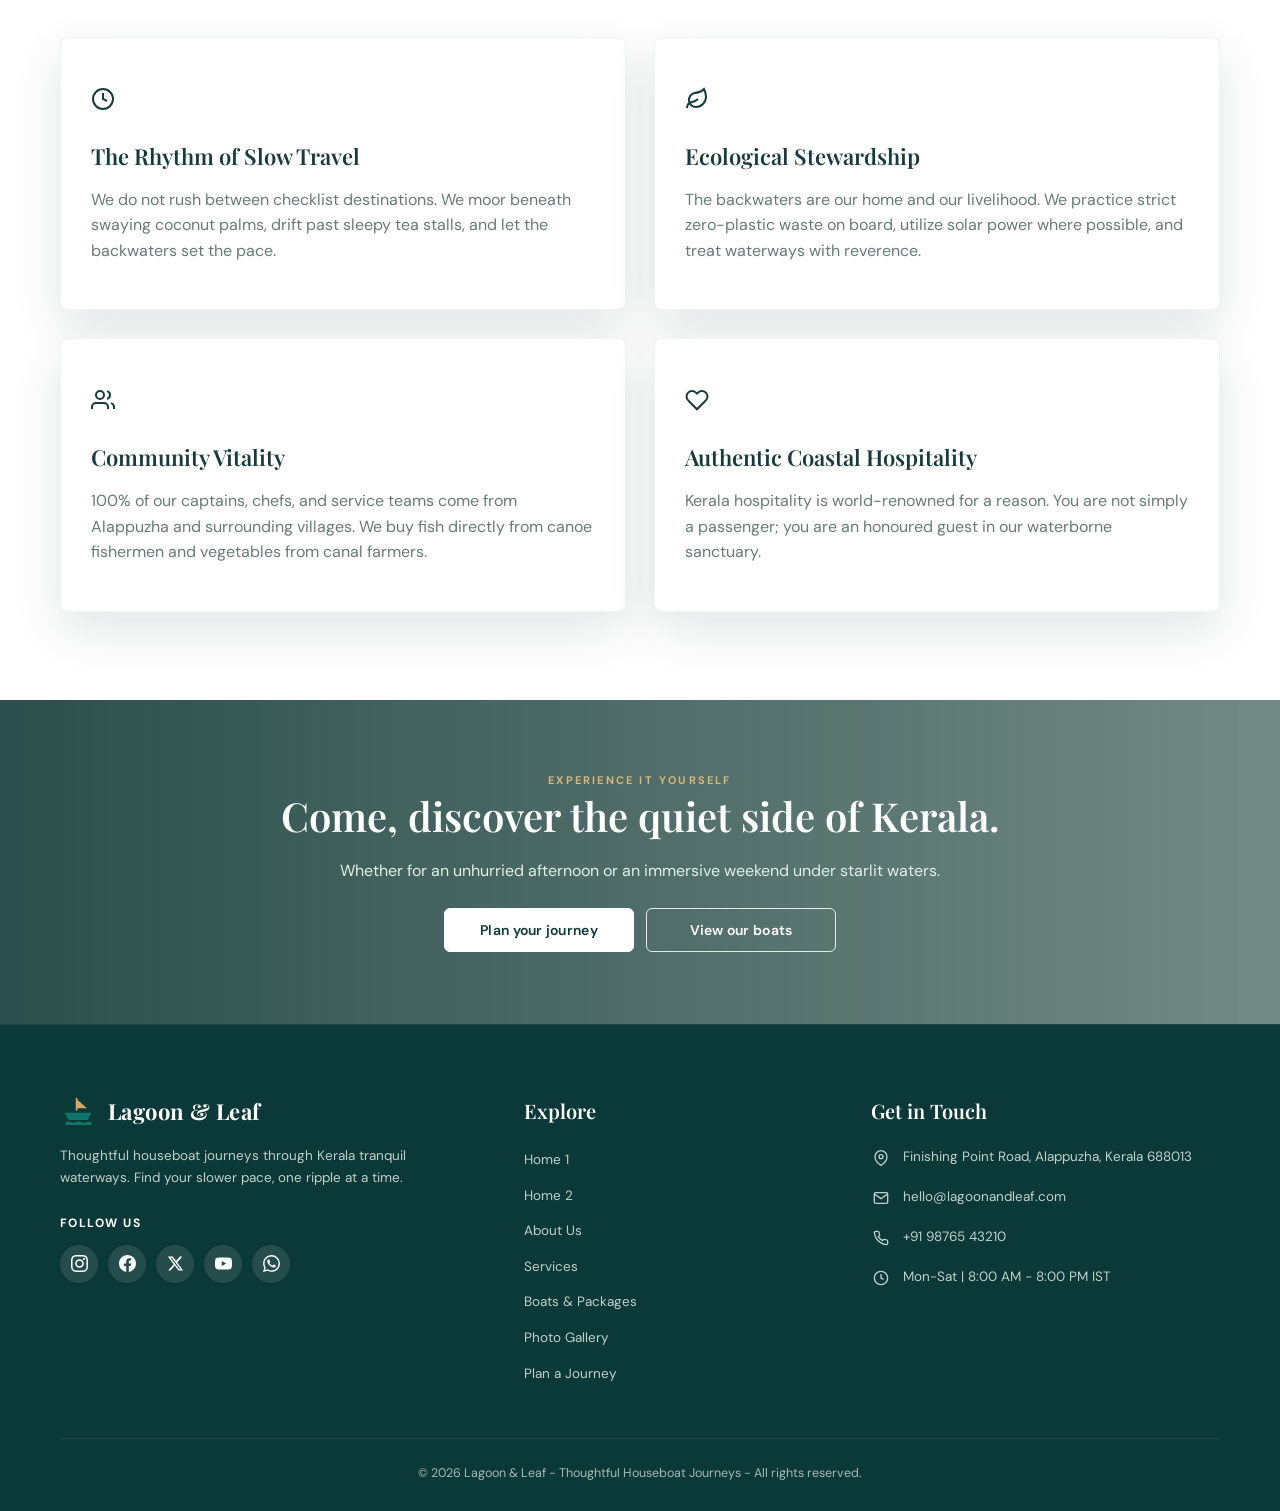
==== commit 99aabadf: "Fix: Remove mojibake encoding, replace emoji with SVG icons, unify CTA buttons, fix all pages alignm" ====
--- a/about.html
+++ b/about.html
@@ -3,7 +3,7 @@
 <head>
   <meta charset="utf-8">
   <meta name="viewport" content="width=device-width, initial-scale=1">
-  <meta name="description" content="About Lagoon &amp; Leaf â€” Thoughtful Kerala houseboat journeys">
+  <meta name="description" content="About Lagoon &amp; Leaf - Thoughtful Kerala houseboat journeys">
   <title>About Us | Lagoon &amp; Leaf</title>
   <link rel="icon" type="image/svg+xml" href="assets/boat-mark.svg">
   <script>
@@ -21,8 +21,8 @@
   <!-- TOPBAR -->
   <div class="topbar">
     <div class="container">
-      <span>âœ¦ Slow journeys. Lasting memories.</span>
-      <span>Kerala backwaters Â· India</span>
+      <span>Slow journeys. Lasting memories.</span>
+      <span>Kerala backwaters | India</span>
     </div>
   </div>
 
@@ -51,7 +51,7 @@
           <span class="rtl-text">RTL</span>
         </button>
         <button type="button" class="nav-btn nav-btn-theme" id="theme-toggle" aria-label="Toggle dark/light theme" title="Toggle Dark/Light theme">
-          <span class="theme-icon">ðŸŒ™</span>
+          <span class="theme-icon"><svg width="16" height="16" viewBox="0 0 24 24" fill="none" stroke="currentColor" stroke-width="2" stroke-linecap="round" stroke-linejoin="round"><path d="M21 12.79A9 9 0 1 1 11.21 3 7 7 0 0 0 21 12.79z"></path></svg></span>
         </button>
         <div class="desktop-actions">
           <a class="btn btn-signin" href="login.html">Sign in</a>
@@ -69,7 +69,7 @@
     <div class="container">
       <div class="eyebrow">The Lagoon &amp; Leaf Story</div>
       <h1>Born from a Love of the Water</h1>
-      <p>We started with a single traditional rice barge and a promise: to show travellers Kerala the way it was meant to be seen â€” slowly, respectfully and with heartfelt warmth.</p>
+      <p>We started with a single traditional rice barge and a promise: to show travellers Kerala the way it was meant to be seen - slowly, respectfully and with heartfelt warmth.</p>
     </div>
   </section>
 
@@ -77,10 +77,26 @@
   <section class="trust-strip">
     <div class="container">
       <div class="trust-grid">
-        <div class="trust-item"><span class="trust-icon">â›µ</span><strong>8+ Years</strong><span>On the water</span></div>
-        <div class="trust-item"><span class="trust-icon">ðŸ‘¥</span><strong>5,000+</strong><span>Guests welcomed</span></div>
-        <div class="trust-item"><span class="trust-icon">ðŸŒ¿</span><strong>100% Local</strong><span>Crew &amp; ingredients</span></div>
-        <div class="trust-item"><span class="trust-icon">â­</span><strong>4.9 / 5</strong><span>Guest satisfaction</span></div>
+        <div class="trust-item">
+          <span class="trust-icon"><svg width="24" height="24" viewBox="0 0 24 24" fill="none" stroke="currentColor" stroke-width="2"><circle cx="12" cy="8" r="6"/><path d="M15.477 12.89 17 22l-5-3-5 3 1.523-9.11"/></svg></span>
+          <strong>8+ Years</strong>
+          <span>On the water</span>
+        </div>
+        <div class="trust-item">
+          <span class="trust-icon"><svg width="24" height="24" viewBox="0 0 24 24" fill="none" stroke="currentColor" stroke-width="2"><path d="M17 21v-2a4 4 0 0 0-4-4H5a4 4 0 0 0-4 4v2"/><circle cx="9" cy="7" r="4"/><path d="M23 21v-2a4 4 0 0 0-3-3.87"/><path d="M16 3.13a4 4 0 0 1 0 7.75"/></svg></span>
+          <strong>5,000+</strong>
+          <span>Guests welcomed</span>
+        </div>
+        <div class="trust-item">
+          <span class="trust-icon"><svg width="24" height="24" viewBox="0 0 24 24" fill="none" stroke="currentColor" stroke-width="2"><path d="M11 20A7 7 0 0 1 9.8 6.1C15.5 5 17 4.48 19 2c1 2 2 4.18 2 8 0 5.5-4.78 10-10 10Z"/><path d="M2 21c0-3 1.85-5.36 5.08-6C9.5 14.52 12 13 13 12"/></svg></span>
+          <strong>100% Local</strong>
+          <span>Crew &amp; ingredients</span>
+        </div>
+        <div class="trust-item">
+          <span class="trust-icon"><svg width="24" height="24" viewBox="0 0 24 24" fill="#f59e0b" stroke="#f59e0b"><polygon points="12 2 15.09 8.26 22 9.27 17 14.14 18.18 21.02 12 17.77 5.82 21.02 7 14.14 2 9.27 8.91 8.26 12 2"/></svg></span>
+          <strong>4.9 / 5</strong>
+          <span>Guest satisfaction</span>
+        </div>
       </div>
     </div>
   </section>
@@ -91,7 +107,7 @@
       <div>
         <div class="kicker">Our Heritage</div>
         <h2>Tradition shaped by the currents of time</h2>
-        <p class="muted">Before houseboats became sanctuaries for travellers, they were <em>kettuvallams</em> â€” large wooden craft that carried grain and spices across Kerala's vast canal networks. Each was hand-tied using coir rope, treated with fish oils, and built completely without nails.</p>
+        <p class="muted">Before houseboats became sanctuaries for travellers, they were <em>kettuvallams</em> - large wooden craft that carried grain and spices across Kerala vast canal networks. Each was hand-tied using coir rope, treated with fish oils, and built completely without nails.</p>
         <p class="muted">At Lagoon &amp; Leaf, we preserve this master craft. Our vessels are built and restored by multi-generational Alappuzha boat artisans, updated only with the comforts you need to rest deeply.</p>
         <ul class="checks">
           <li>Hand-stitched Anjili wood hulls</li>
@@ -117,24 +133,24 @@
       </div>
       <div class="grid2">
         <div class="feature-card" style="padding: 30px;">
-          <span class="feature-icon">ðŸ¢</span>
+          <span class="feature-icon"><svg width="24" height="24" viewBox="0 0 24 24" fill="none" stroke="currentColor" stroke-width="2"><circle cx="12" cy="12" r="10"/><polyline points="12 6 12 12 16 14"/></svg></span>
           <h3 style="font: 600 22px 'Playfair Display', serif; margin: 12px 0 8px;">The Rhythm of Slow Travel</h3>
-          <p class="muted">We don't rush between checklist destinations. We moor beneath swaying coconut palms, drift past sleepy tea stalls, and let the backwaters set the pace.</p>
-        </div>
-        <div class="feature-card" style="padding: 30px;">
-          <span class="feature-icon">ðŸŒ±</span>
+          <p class="muted">We do not rush between checklist destinations. We moor beneath swaying coconut palms, drift past sleepy tea stalls, and let the backwaters set the pace.</p>
+        </div>
+        <div class="feature-card" style="padding: 30px;">
+          <span class="feature-icon"><svg width="24" height="24" viewBox="0 0 24 24" fill="none" stroke="currentColor" stroke-width="2"><path d="M11 20A7 7 0 0 1 9.8 6.1C15.5 5 17 4.48 19 2c1 2 2 4.18 2 8 0 5.5-4.78 10-10 10Z"/><path d="M2 21c0-3 1.85-5.36 5.08-6C9.5 14.52 12 13 13 12"/></svg></span>
           <h3 style="font: 600 22px 'Playfair Display', serif; margin: 12px 0 8px;">Ecological Stewardship</h3>
           <p class="muted">The backwaters are our home and our livelihood. We practice strict zero-plastic waste on board, utilize solar power where possible, and treat waterways with reverence.</p>
         </div>
         <div class="feature-card" style="padding: 30px;">
-          <span class="feature-icon">ðŸ¤</span>
+          <span class="feature-icon"><svg width="24" height="24" viewBox="0 0 24 24" fill="none" stroke="currentColor" stroke-width="2"><path d="M17 21v-2a4 4 0 0 0-4-4H5a4 4 0 0 0-4 4v2"/><circle cx="9" cy="7" r="4"/><path d="M23 21v-2a4 4 0 0 0-3-3.87"/><path d="M16 3.13a4 4 0 0 1 0 7.75"/></svg></span>
           <h3 style="font: 600 22px 'Playfair Display', serif; margin: 12px 0 8px;">Community Vitality</h3>
           <p class="muted">100% of our captains, chefs, and service teams come from Alappuzha and surrounding villages. We buy fish directly from canoe fishermen and vegetables from canal farmers.</p>
         </div>
         <div class="feature-card" style="padding: 30px;">
-          <span class="feature-icon">ðŸ²</span>
+          <span class="feature-icon"><svg width="24" height="24" viewBox="0 0 24 24" fill="none" stroke="currentColor" stroke-width="2"><path d="M20.84 4.61a5.5 5.5 0 0 0-7.78 0L12 5.67l-1.06-1.06a5.5 5.5 0 0 0-7.78 7.78l1.06 1.06L12 21.23l7.78-7.78 1.06-1.06a5.5 5.5 0 0 0 0-7.78z"/></svg></span>
           <h3 style="font: 600 22px 'Playfair Display', serif; margin: 12px 0 8px;">Authentic Coastal Hospitality</h3>
-          <p class="muted">Kerala's hospitality is world-renowned for a reason. You aren't simply a passenger; you are an honoured guest in our waterborne sanctuary.</p>
+          <p class="muted">Kerala hospitality is world-renowned for a reason. You are not simply a passenger; you are an honoured guest in our waterborne sanctuary.</p>
         </div>
       </div>
     </div>
@@ -163,7 +179,7 @@
             <img src="assets/boat-mark.svg" alt="Lagoon &amp; Leaf Logo">
             <span>Lagoon &amp; Leaf</span>
           </a>
-          <p class="footer-desc">Thoughtful houseboat journeys through Kerala's tranquil waterways. Find your slower pace, one ripple at a time.</p>
+          <p class="footer-desc">Thoughtful houseboat journeys through Kerala tranquil waterways. Find your slower pace, one ripple at a time.</p>
           <div class="footer-social-wrap">
             <h4 class="footer-social-title">Follow Us</h4>
             <div class="footer-social-icons">
@@ -205,32 +221,39 @@
           <h3 class="footer-heading">Get in Touch</h3>
           <div class="footer-contact-list">
             <div class="footer-contact-item">
-              <span class="footer-contact-icon">ðŸ“</span>
+              <span class="footer-contact-icon">
+                <svg viewBox="0 0 24 24" width="16" height="16" fill="none" stroke="currentColor" stroke-width="2"><path d="M21 10c0 7-9 13-9 13s-9-6-9-13a9 9 0 0 1 18 0z"/><circle cx="12" cy="10" r="3"/></svg>
+              </span>
               <span>Finishing Point Road, Alappuzha, Kerala 688013</span>
             </div>
             <div class="footer-contact-item">
-              <span class="footer-contact-icon">âœ‰ï¸</span>
+              <span class="footer-contact-icon">
+                <svg viewBox="0 0 24 24" width="16" height="16" fill="none" stroke="currentColor" stroke-width="2"><path d="M4 4h16c1.1 0 2 .9 2 2v12c0 1.1-.9 2-2 2H4c-1.1 0-2-.9-2-2V6c0-1.1.9-2 2-2z"/><polyline points="22,6 12,13 2,6"/></svg>
+              </span>
               <a href="mailto:hello@lagoonandleaf.com">hello@lagoonandleaf.com</a>
             </div>
             <div class="footer-contact-item">
-              <span class="footer-contact-icon">ðŸ“ž</span>
+              <span class="footer-contact-icon">
+                <svg viewBox="0 0 24 24" width="16" height="16" fill="none" stroke="currentColor" stroke-width="2"><path d="M22 16.92v3a2 2 0 0 1-2.18 2 19.79 19.79 0 0 1-8.63-3.07 19.5 19.5 0 0 1-6-6 19.79 19.79 0 0 1-3.07-8.67A2 2 0 0 1 4.11 2h3a2 2 0 0 1 2 1.72 12.84 12.84 0 0 0 .7 2.81 2 2 0 0 1-.45 2.11L8.09 9.91a16 16 0 0 0 6 6l1.27-1.27a2 2 0 0 1 2.11-.45 12.84 12.84 0 0 0 2.81.7A2 2 0 0 1 22 16.92z"/></svg>
+              </span>
               <a href="tel:+919876543210">+91 98765 43210</a>
             </div>
             <div class="footer-contact-item">
-              <span class="footer-contact-icon">ðŸ•’</span>
-              <span>Monâ€“Sat Â· 8:00 AM â€“ 8:00 PM IST</span>
+              <span class="footer-contact-icon">
+                <svg viewBox="0 0 24 24" width="16" height="16" fill="none" stroke="currentColor" stroke-width="2"><circle cx="12" cy="12" r="10"/><polyline points="12 6 12 12 16 14"/></svg>
+              </span>
+              <span>Mon-Sat | 8:00 AM - 8:00 PM IST</span>
             </div>
           </div>
         </div>
       </div>
 
       <div class="copyright">
-        <p>Â© <span data-year></span> Lagoon &amp; Leaf Â· Thoughtful Houseboat Journeys Â· All rights reserved.</p>
+        <p>&copy; <span data-year></span> Lagoon &amp; Leaf - Thoughtful Houseboat Journeys - All rights reserved.</p>
       </div>
     </div>
   </footer>
 
   <script src="assets/main.js"></script>
 </body>
-</html>
-
+</html>
--- a/assets/style.css
+++ b/assets/style.css
@@ -274,23 +274,30 @@
   justify-content: center;
   border-radius: 6px;
   font-family: inherit;
-  font-weight: 700;
+  font-weight: 600;
+  font-size: 14px;
+  line-height: 1;
   letter-spacing: 0.02em;
   cursor: pointer;
   transition: all 0.2s ease;
   text-decoration: none;
   white-space: nowrap;
   box-sizing: border-box;
-}
-
-/* Sign-in button: outline variant, matching height with Plan a cruise */
+  text-align: center;
+  height: 44px;
+  min-height: 44px;
+  padding: 0 24px;
+}
+
+/* Sign-in button: outline variant */
 .btn-signin {
   border: 1.5px solid var(--teal) !important;
   background: transparent !important;
   color: var(--teal) !important;
-  height: 38px !important;
-  padding: 0 16px !important;
-  font-size: 13.5px !important;
+  height: 44px;
+  min-height: 44px;
+  padding: 0 24px;
+  font-size: 14px;
 }
 
 .btn-signin:hover {
@@ -306,9 +313,10 @@
   border: 1.5px solid var(--teal);
   background: var(--teal);
   color: #ffffff !important;
-  height: 38px;
-  padding: 0 18px;
-  font-size: 13.5px;
+  height: 44px;
+  min-height: 44px;
+  padding: 0 24px;
+  font-size: 14px;
 }
 
 .btn-cruise:hover,
@@ -322,10 +330,12 @@
 
 .btn.outline {
   background: transparent;
-  border: 1.5px solid rgba(255, 255, 255, 0.8);
+  border: 1.5px solid rgba(255, 255, 255, 0.85);
   color: #ffffff !important;
-  padding: 11px 22px;
-  height: auto;
+  height: 44px;
+  min-height: 44px;
+  padding: 0 24px;
+  font-size: 14px;
 }
 
 .btn.outline:hover {
@@ -338,14 +348,47 @@
   background: #ffffff;
   border: 1.5px solid #ffffff;
   color: var(--deep) !important;
-  padding: 11px 22px;
-  height: auto;
+  height: 44px;
+  min-height: 44px;
+  padding: 0 24px;
+  font-size: 14px;
 }
 
 .btn.light:hover {
   background: var(--bg-body);
   border-color: var(--bg-body);
   transform: translateY(-1px);
+}
+
+/* Specific sizing for navbar desktop actions so navbar stays compact & perfectly aligned */
+.nav-actions .btn-signin,
+.nav-actions .btn-cruise,
+.desktop-actions .btn-signin,
+.desktop-actions .btn-cruise {
+  height: 38px !important;
+  min-height: 38px !important;
+  padding: 0 18px !important;
+  font-size: 13.5px !important;
+}
+
+/* Paired CTA buttons in hero, banner and section callouts: uniform equal size */
+.hero-actions .btn,
+.banner-actions .btn,
+.cta-actions .btn,
+.hero-btns .btn,
+.cta-banner .btn {
+  min-width: 190px;
+  height: 44px;
+  min-height: 44px;
+}
+
+/* Card CTA buttons */
+.boat-card .btn,
+.fleet-card .btn,
+.pkg-card .btn {
+  height: 44px;
+  min-height: 44px;
+  padding: 0 22px;
 }
 
 /* Dark theme button refinements */
@@ -657,10 +700,14 @@
 }
 
 .checks li:before {
-  content: '✓';
-  color: var(--teal);
-  font-weight: 700;
-  margin-right: 10px;
+  content: '';
+  display: inline-block;
+  width: 6px;
+  height: 6px;
+  border-radius: 50%;
+  background: var(--teal);
+  margin-right: 12px;
+  vertical-align: middle;
 }
 
 .stats {
@@ -1184,7 +1231,7 @@
 /* ==========================================================================
    RESPONSIVE DESIGN
    ========================================================================== */
-/* Tablet & Moderate Desktop (961px – 1200px including 1024px) */
+/* Tablet & Moderate Desktop (961px - 1200px including 1024px) */
 @media (max-width: 1200px) and (min-width: 961px) {
   .navinner {
     height: 74px;
@@ -1428,7 +1475,7 @@
 .trust-item span { font-size: 12px; color: var(--text-muted); font-weight: 600; text-transform: uppercase; letter-spacing: 0.08em; }
 
 /* ==========================================================================
-   HOW IT WORKS – STEPS (Home1)
+   HOW IT WORKS - STEPS (Home1)
    ========================================================================== */
 .steps-grid {
   display: grid;
@@ -1786,7 +1833,7 @@
 }
 .ig-item:hover img { transform: scale(1.06); }
 .ig-item::after {
-  content: '📷';
+  content: '';
   position: absolute;
   inset: 0;
   display: flex;
@@ -1983,7 +2030,7 @@
 .social-link.tripadvisor:hover { background: #34e0a1; border-color: transparent; color: #000; }
 .social-link.whatsapp:hover { background: #25d366; border-color: transparent; color: #fff; }
 
-/* Auth pages – centered single-column (no visual panel) */
+/* Auth pages - centered single-column (no visual panel) */
 .auth-page {
   grid-template-columns: 1fr;
 }
@@ -2005,7 +2052,7 @@
 }
 
 /* ==========================================================================
-   RESPONSIVE – NEW COMPONENTS
+   RESPONSIVE - NEW COMPONENTS
    ========================================================================== */
 @media (max-width: 1050px) {
   .steps-grid { grid-template-columns: repeat(2, 1fr); }
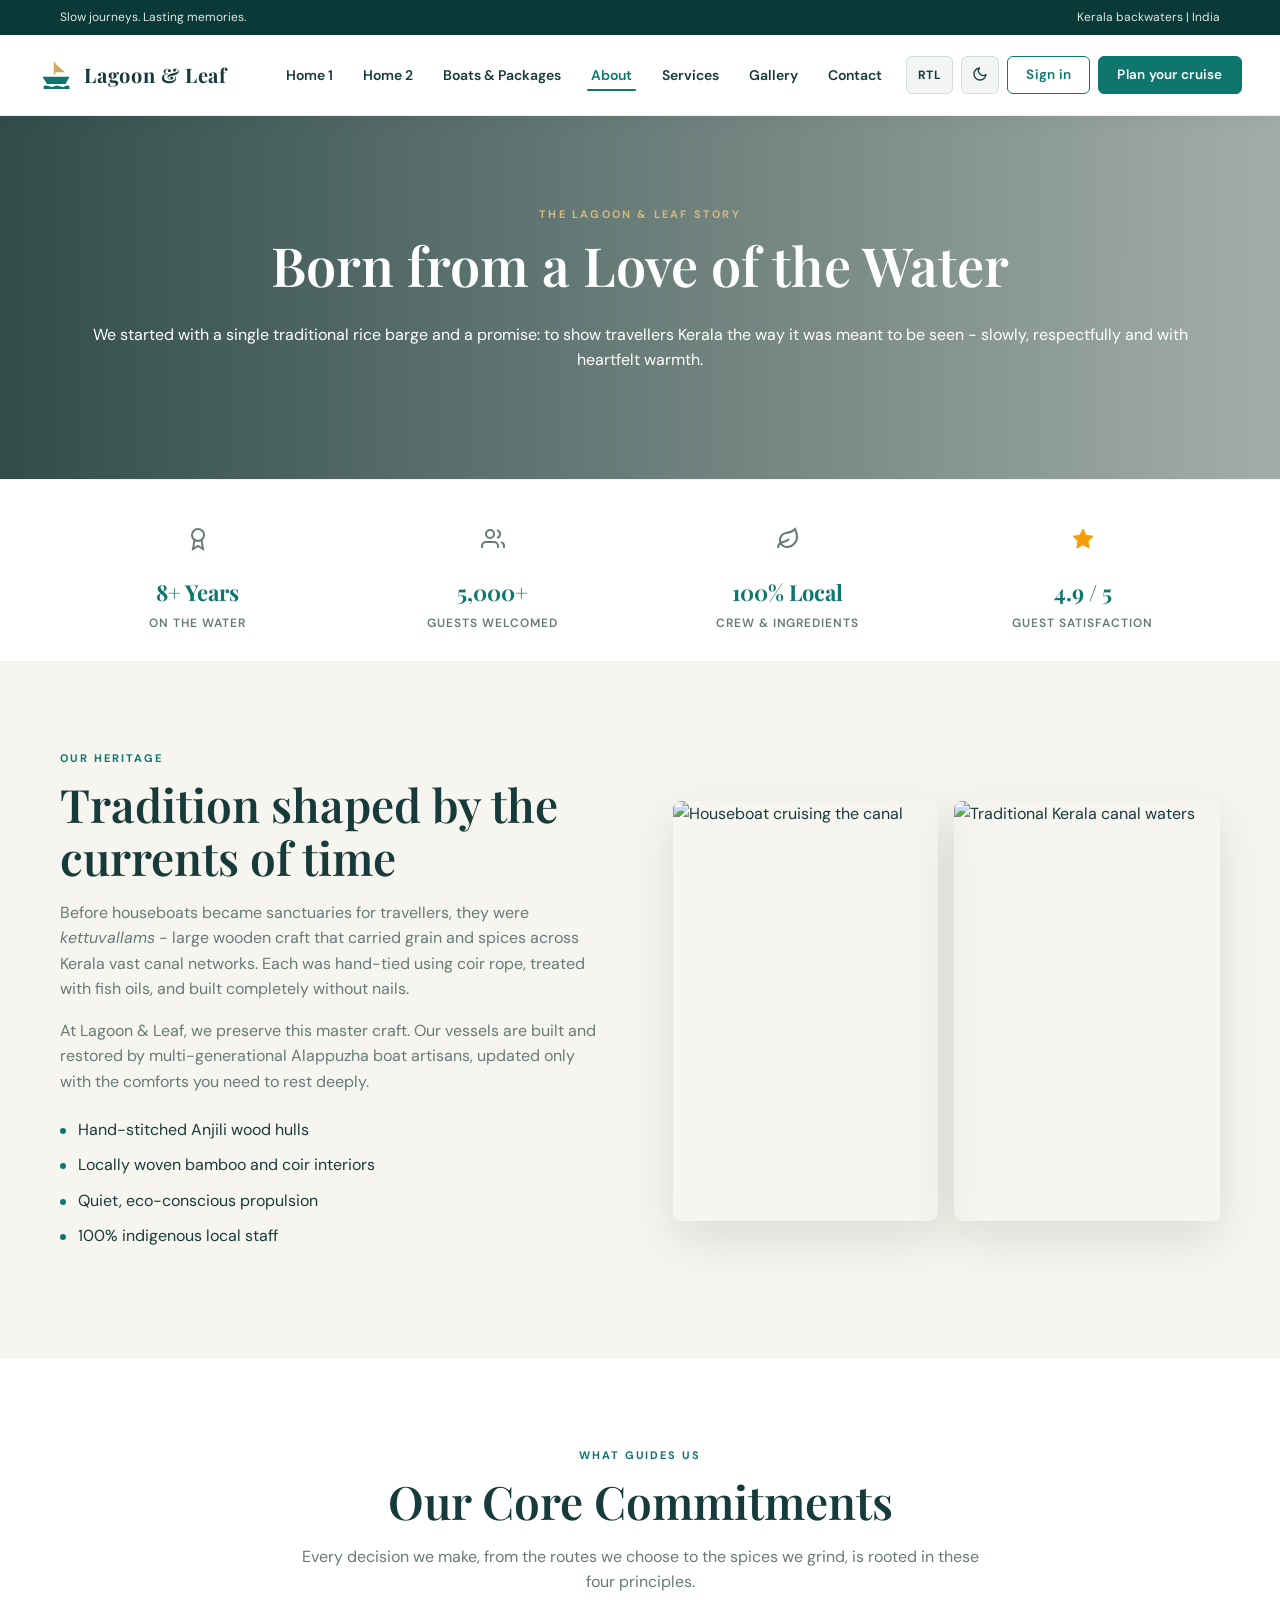
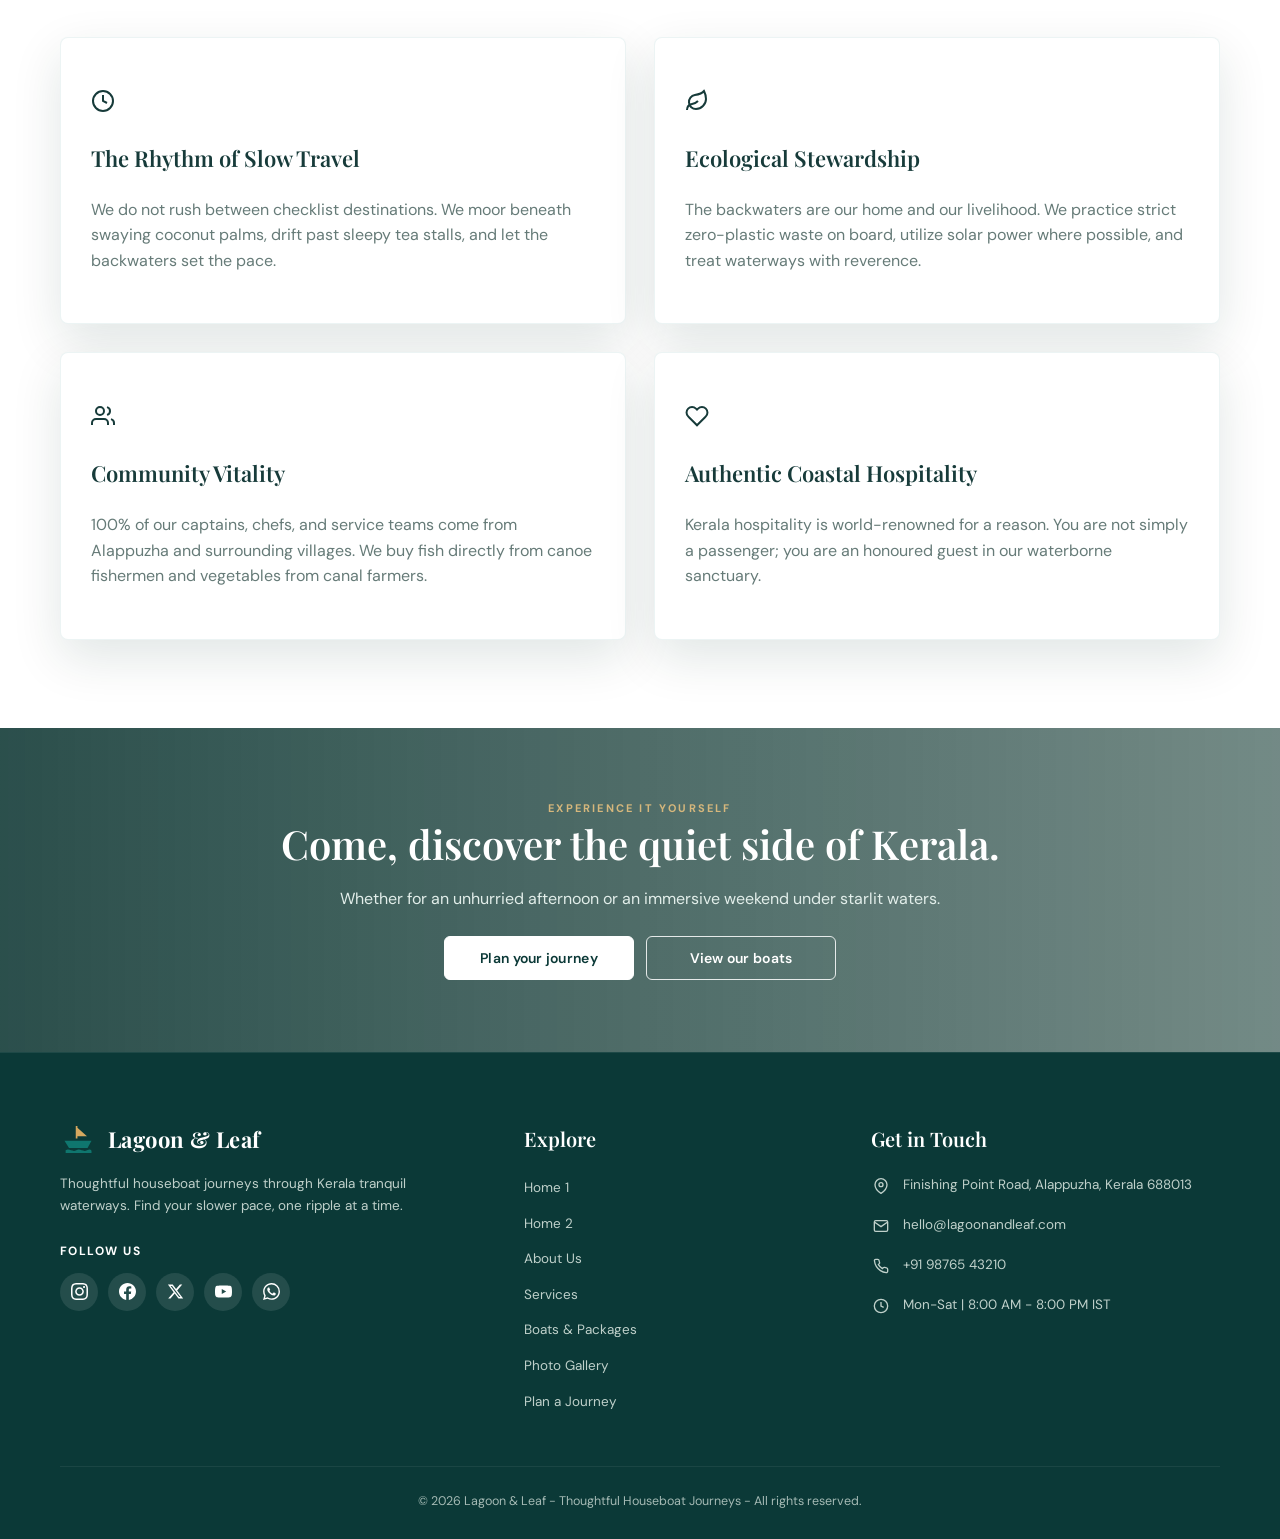
==== commit 7b5d4f7a: "Fix: calendar icon visibility in dark/light themes, package cards and service CTA alignment, and con" ====
--- a/about.html
+++ b/about.html
@@ -1,4 +1,4 @@
-<!doctype html>
+﻿<!doctype html>
 <html lang="en">
 <head>
   <meta charset="utf-8">
@@ -45,6 +45,10 @@
           <a class="btn btn-signin" href="login.html">Sign in</a>
           <a class="btn btn-cruise" href="contact.html">Plan your cruise</a>
         </div>
+        <div class="mobile-controls">
+          <button type="button" class="nav-btn nav-btn-rtl" id="rtl-toggle-m" aria-label="Toggle text direction" title="Toggle RTL/LTR"><span class="rtl-text">RTL</span></button>
+          <button type="button" class="nav-btn nav-btn-theme" id="theme-toggle-m" aria-label="Toggle dark/light theme" title="Toggle Dark/Light theme"><span class="theme-icon"><svg width="16" height="16" viewBox="0 0 24 24" fill="none" stroke="currentColor" stroke-width="2" stroke-linecap="round" stroke-linejoin="round"><path d="M21 12.79A9 9 0 1 1 11.21 3 7 7 0 0 0 21 12.79z"></path></svg></span></button>
+        </div>
       </nav>
       <div class="nav-actions">
         <button type="button" class="nav-btn nav-btn-rtl" id="rtl-toggle" aria-label="Toggle text direction" title="Toggle RTL/LTR">
--- a/assets/style.css
+++ b/assets/style.css
@@ -1234,41 +1234,57 @@
 /* Tablet & Moderate Desktop (961px - 1200px including 1024px) */
 @media (max-width: 1200px) and (min-width: 961px) {
   .navinner {
-    height: 74px;
-    gap: 14px;
+    height: 70px;
+    gap: 10px;
   }
   .brand span {
-    font-size: 18px;
+    font-size: 17px;
   }
   .brand img {
-    width: 32px;
-    height: 32px;
+    width: 30px;
+    height: 30px;
   }
   .navlinks {
-    gap: 12px;
-    font-size: 13px;
+    gap: 6px;
+    font-size: 12.5px;
   }
   .navlink {
     padding: 0 2px;
-    font-size: 13px;
-    height: 36px;
+    font-size: 12.5px;
+    height: 34px;
+    white-space: nowrap;
   }
   .nav-actions {
-    gap: 6px;
-  }
-  .btn-signin,
-  .btn-cruise {
-    height: 36px !important;
-    padding: 0 12px !important;
-    font-size: 12.5px !important;
+    gap: 5px;
+    flex-shrink: 0;
+  }
+  .desktop-actions .btn-signin,
+  .desktop-actions .btn-cruise,
+  .nav-actions .btn-signin,
+  .nav-actions .btn-cruise {
+    height: 34px !important;
+    padding: 0 10px !important;
+    font-size: 12px !important;
   }
   .nav-btn {
-    height: 36px !important;
-    padding: 0 8px !important;
+    height: 34px !important;
+    padding: 0 7px !important;
+    font-size: 12px !important;
   }
   .nav-btn-theme {
-    width: 36px !important;
-    font-size: 14px !important;
+    width: 34px !important;
+    font-size: 13px !important;
+  }
+  /* Hide RTL/Theme from main nav row; keep only hamburger visible */
+  .nav-btn-rtl,
+  .nav-btn-theme {
+    display: none !important;
+  }
+  .nav-toggle {
+    display: flex !important;
+  }
+  .desktop-actions {
+    display: none !important;
   }
 }
 
@@ -1285,6 +1301,12 @@
   }
 
   .desktop-actions {
+    display: none;
+  }
+
+  /* Hide RTL and Theme buttons from top bar in mobile - they go inside hamburger menu */
+  .nav-btn-rtl,
+  .nav-btn-theme {
     display: none;
   }
 
@@ -1295,6 +1317,19 @@
     margin-top: 14px;
     padding-top: 14px;
     border-top: 1px solid var(--nav-border);
+  }
+
+  /* Mobile RTL/Theme controls inside hamburger drawer */
+  .mobile-controls {
+    display: flex !important;
+    gap: 8px;
+    margin-top: 10px;
+    padding-top: 10px;
+    border-top: 1px solid var(--nav-border);
+  }
+
+  .mobile-controls .nav-btn {
+    display: inline-flex !important;
   }
 
   .mobile-actions .btn {
@@ -2450,3 +2485,373 @@
     grid-column: 1 !important;
   }
 }
+
+
+/* ==========================================================================
+   ISSUE FIXES - Round 2 (14 issues from screenshot review)
+   ========================================================================== */
+
+/* Issue 1 & 6: Hero sections - two-column layout with image on right side */
+.hero-split {
+  display: grid;
+  grid-template-columns: 1fr 1fr;
+  align-items: center;
+  gap: 40px;
+  min-height: 100%;
+}
+.hero-split-content {
+  padding: 90px 0;
+}
+.hero-split-image {
+  display: flex;
+  flex-direction: column;
+  gap: 16px;
+  padding: 40px 0;
+}
+.hero-split-image img {
+  width: 100%;
+  height: 220px;
+  object-fit: cover;
+  border-radius: 10px;
+  box-shadow: 0 12px 36px rgba(5,40,38,0.35);
+}
+.hero-split-image img:first-child {
+  height: 260px;
+}
+@media (max-width: 960px) {
+  .hero-split {
+    grid-template-columns: 1fr;
+  }
+  .hero-split-image {
+    display: none;
+  }
+  .hero-split-content {
+    padding: 70px 0;
+  }
+}
+
+/* Issue 2: Newsletter subscribe button - match input height exactly */
+.newsletter-form button.btn {
+  height: 50px !important;
+  min-height: 50px !important;
+  padding: 0 24px !important;
+  align-self: stretch;
+  flex-shrink: 0;
+}
+.newsletter-form input {
+  height: 50px;
+  padding: 0 16px;
+}
+
+/* Issue 3: Navbar stable - no wrap, fixed layout */
+.navinner {
+  flex-wrap: nowrap !important;
+}
+.navlinks {
+  flex-wrap: nowrap !important;
+  overflow: hidden;
+}
+
+/* Issue 4 & 5: CTA tab buttons and package cards CTA alignment */
+.cat-tabs-wrap {
+  display: flex !important;
+  justify-content: center !important;
+  align-items: center !important;
+  gap: 10px !important;
+  flex-wrap: wrap !important;
+  margin: 0 auto 36px !important;
+  width: 100% !important;
+}
+.cat-tab-btn {
+  flex: 0 0 auto !important;
+}
+
+/* Packages page / Boat cards CTA alignment - perfectly aligned buttons and price */
+.boat-card {
+  display: flex !important;
+  flex-direction: column !important;
+  height: 100% !important;
+}
+.boat-card .card-body {
+  display: flex !important;
+  flex-direction: column !important;
+  flex: 1 1 auto !important;
+  padding: 24px !important;
+}
+.boat-card .card-body h3 {
+  margin: 4px 0 8px !important;
+}
+.boat-card .card-body p:last-of-type {
+  flex: 1 1 auto !important;
+  margin-bottom: 20px !important;
+}
+.boat-card .card-body .price {
+  margin-top: auto !important;
+  padding-top: 14px !important;
+  font-weight: 700 !important;
+  font-size: 17px !important;
+  color: var(--teal) !important;
+  margin-bottom: 14px !important;
+}
+.boat-card .card-body .btn {
+  margin-top: 0 !important;
+  width: 100% !important;
+  height: 44px !important;
+  min-height: 44px !important;
+  display: flex !important;
+  align-items: center !important;
+  justify-content: center !important;
+}
+
+/* Services page CTA buttons - baseline aligned */
+.feature-card {
+  display: flex !important;
+  flex-direction: column !important;
+  height: 100% !important;
+}
+.feature-card p.muted {
+  flex: 1 1 auto !important;
+  margin-bottom: 20px !important;
+}
+.feature-card .btn {
+  display: flex !important;
+  justify-content: center !important;
+  align-items: center !important;
+  width: 100% !important;
+  margin-top: auto !important;
+  height: 44px !important;
+  min-height: 44px !important;
+}
+
+/* Issue 7: Contact page sidebar icons - same size (uniform 36x36 circle) */
+.contact-info-icon {
+  display: inline-flex !important;
+  align-items: center !important;
+  justify-content: center !important;
+  width: 36px !important;
+  height: 36px !important;
+  min-width: 36px !important;
+  min-height: 36px !important;
+  border-radius: 50% !important;
+  background: var(--sand) !important;
+  color: var(--teal) !important;
+  flex-shrink: 0 !important;
+}
+.contact-info-icon svg {
+  width: 18px !important;
+  height: 18px !important;
+  flex-shrink: 0 !important;
+}
+
+/* Issue 8: Calendar icon in date input - clearly visible in BOTH light and dark themes */
+input[type="date"] {
+  position: relative;
+  font-family: inherit;
+  color-scheme: light;
+}
+input[type="date"]::-webkit-calendar-picker-indicator {
+  cursor: pointer;
+  padding: 4px;
+  border-radius: 4px;
+  opacity: 0.85;
+  filter: brightness(0) saturate(100%) invert(20%); /* Crisp, clearly visible dark icon in light theme */
+  transition: opacity 0.2s ease;
+}
+input[type="date"]::-webkit-calendar-picker-indicator:hover {
+  opacity: 1;
+}
+
+[data-theme="dark"] input[type="date"] {
+  color-scheme: dark !important;
+  color: var(--input-text) !important;
+  background: var(--input-bg) !important;
+}
+[data-theme="dark"] input[type="date"]::-webkit-calendar-picker-indicator {
+  filter: brightness(0) saturate(100%) invert(100%) !important; /* Pure bright white icon in dark theme */
+  opacity: 0.95 !important;
+}
+
+/* Issue 9: Contact page footer collapsed - force proper z-index and clear */
+.contact-page .footer,
+body .footer {
+  position: relative;
+  z-index: 1;
+  clear: both;
+}
+.banner {
+  position: relative;
+  z-index: 1;
+}
+.social-section {
+  position: relative;
+  z-index: 1;
+}
+
+/* Issue 10: Auth page - social buttons BELOW the tab/heading, before the divider */
+.auth-social-buttons {
+  display: flex !important;
+  flex-direction: column !important;
+  gap: 10px !important;
+  margin: 20px 0 !important;
+  width: 100% !important;
+}
+.auth-social-btn {
+  display: flex !important;
+  align-items: center !important;
+  justify-content: center !important;
+  gap: 10px !important;
+  width: 100% !important;
+  height: 44px !important;
+  border: 1.5px solid var(--input-border) !important;
+  border-radius: 8px !important;
+  background: var(--card-bg) !important;
+  color: var(--text-main) !important;
+  font: 600 14px 'DM Sans', sans-serif !important;
+  cursor: pointer !important;
+  transition: all 0.2s ease !important;
+  padding: 0 20px !important;
+}
+.auth-social-btn:hover {
+  background: var(--bg-surface-alt) !important;
+  border-color: var(--teal) !important;
+  transform: translateY(-1px) !important;
+}
+.auth-social-btn svg {
+  width: 20px !important;
+  height: 20px !important;
+  flex-shrink: 0 !important;
+}
+
+/* Issue 11: Checkbox text alignment in signup */
+.auth-checkbox-wrap {
+  display: flex !important;
+  align-items: center !important;
+  gap: 10px !important;
+  margin: 16px 0 !important;
+  font-size: 13.5px !important;
+  line-height: 1.4 !important;
+  color: var(--text-main) !important;
+  text-align: left !important;
+}
+.auth-checkbox-wrap input[type="checkbox"] {
+  width: 18px !important;
+  min-width: 18px !important;
+  height: 18px !important;
+  margin: 0 !important;
+  padding: 0 !important;
+  flex-shrink: 0 !important;
+  cursor: pointer !important;
+  accent-color: var(--teal) !important;
+}
+.auth-checkbox-wrap label {
+  margin: 0 !important;
+  display: inline-block !important;
+  font-weight: 400 !important;
+  font-size: 13.5px !important;
+  line-height: 1.4 !important;
+  cursor: pointer !important;
+  color: var(--text-main) !important;
+}
+.auth-checkbox-wrap a {
+  color: var(--teal) !important;
+  font-weight: 600 !important;
+}
+
+/* Issue 12: Theme/RTL inside hamburger - mobile-controls hidden on desktop */
+.mobile-controls {
+  display: none;
+}
+
+/* Issue 13: 1024px navbar - force hamburger mode from 1024px and below */
+@media (max-width: 1024px) {
+  .navinner {
+    height: 70px;
+    gap: 12px;
+  }
+  .nav-toggle {
+    display: flex !important;
+  }
+  .navlinks {
+    display: none;
+  }
+  .navlinks.open {
+    display: flex;
+  }
+  .desktop-actions {
+    display: none !important;
+  }
+  .nav-actions .nav-btn-rtl,
+  .nav-actions .nav-btn-theme {
+    display: none !important;
+  }
+  .mobile-controls {
+    display: flex !important;
+  }
+  .mobile-controls .nav-btn-rtl,
+  .mobile-controls .nav-btn-theme {
+    display: inline-flex !important;
+  }
+}
+
+/* Issue 14: RTL/Theme outside the card in mobile - auth-top-controls positioning */
+.auth-top-controls {
+  position: fixed !important;
+  top: 18px !important;
+  right: 20px !important;
+  display: flex !important;
+  gap: 10px !important;
+  z-index: 1000 !important;
+}
+html[dir="rtl"] .auth-top-controls {
+  right: auto !important;
+  left: 20px !important;
+}
+@media (max-width: 600px) {
+  .auth-top-controls {
+    position: fixed !important;
+    top: 14px !important;
+    right: 16px !important;
+    z-index: 1000 !important;
+  }
+  html[dir="rtl"] .auth-top-controls {
+    right: auto !important;
+    left: 16px !important;
+  }
+  .auth-panel {
+    padding-top: 60px !important;
+  }
+}
+
+/* Gallery section - add 2 more images to sections */
+.gallery-masonry-extra {
+  columns: 3;
+  column-gap: 16px;
+  margin-top: 16px;
+}
+.gallery-masonry-extra figure {
+  break-inside: avoid;
+  margin: 0 0 16px;
+  border-radius: 8px;
+  overflow: hidden;
+  position: relative;
+}
+.gallery-masonry-extra img {
+  width: 100%;
+  display: block;
+  border-radius: 8px;
+  max-height: 250px;
+  object-fit: cover;
+}
+@media (max-width: 860px) {
+  .gallery-masonry-extra { columns: 2; }
+}
+@media (max-width: 560px) {
+  .gallery-masonry-extra { columns: 1; }
+}
+
+/* Contact page info items - uniform icon */
+.contact-info-row {
+  display: flex !important;
+  align-items: flex-start !important;
+  gap: 14px !important;
+}
